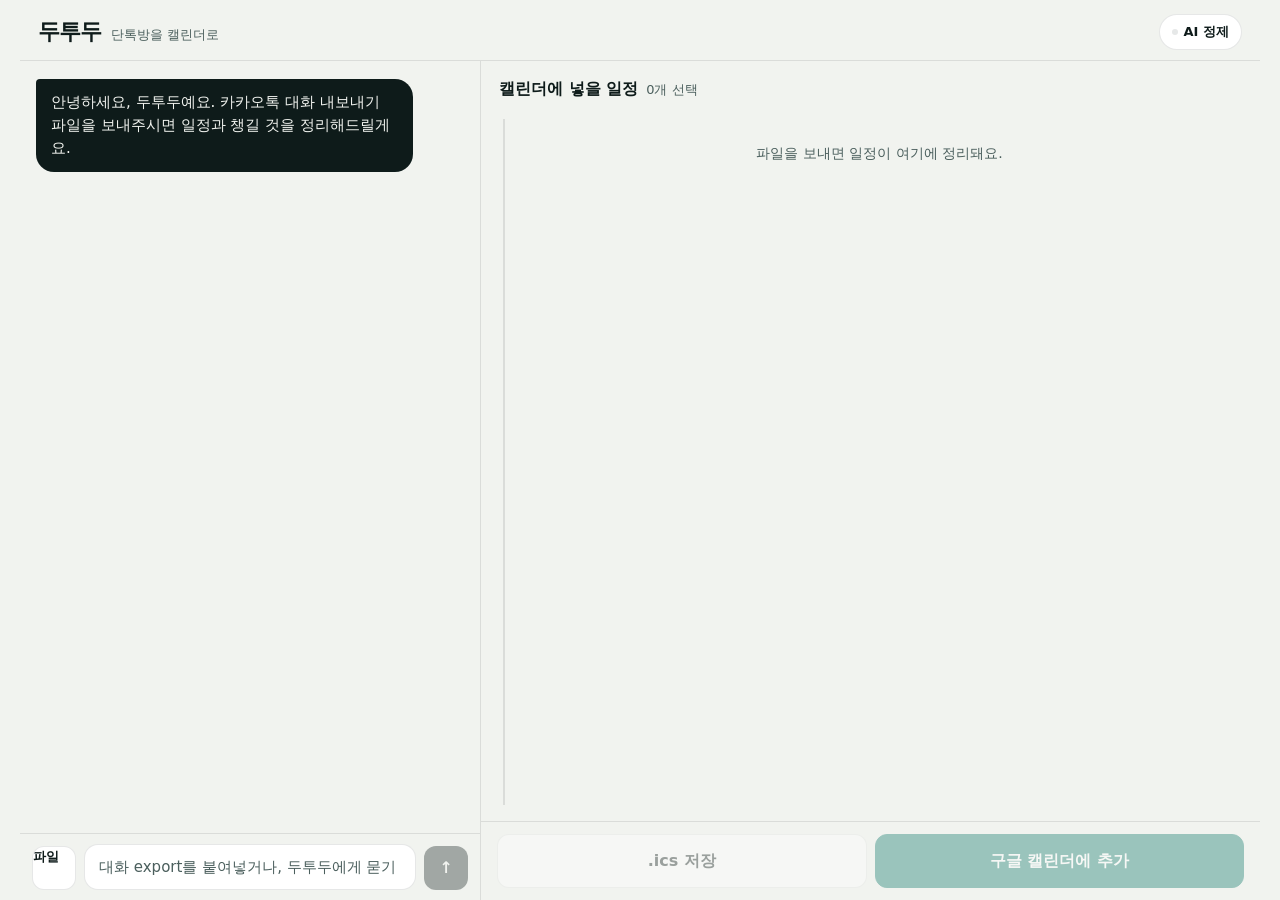
==== index.html @ b9ffae41 "feat: add conversational schedule assistant Co-authored-by: Cursor <cursoragent@cursor.com>" ====
<!DOCTYPE html>
<html lang="ko">
<head>
  <meta charset="UTF-8" />
  <meta name="viewport" content="width=device-width, initial-scale=1, viewport-fit=cover" />
  <meta name="color-scheme" content="light dark" />
  <meta name="theme-color" content="#0f1720" media="(prefers-color-scheme: dark)" />
  <meta name="theme-color" content="#e8f0f4" media="(prefers-color-scheme: light)" />
  <title>두투두 — 카카오톡 → 일정</title>
  <style>
    :root {
      --bg0: #e8f0f4;
      --bg1: #f4f8fa;
      --surface: rgba(255, 255, 255, 0.82);
      --surface-solid: #ffffff;
      --ink: #12202a;
      --muted: #4a6170;
      --line: rgba(18, 32, 42, 0.12);
      --accent: #0f7a6c;
      --accent-hover: #0b6358;
      --warn: #9a5b00;
      --warn-bg: rgba(154, 91, 0, 0.1);
      --danger: #b42318;
      --shadow: 0 12px 40px rgba(18, 32, 42, 0.1);
      --radius: 16px;
      --font: "Apple SD Gothic Neo", "Malgun Gothic", "Noto Sans KR", "Segoe UI", sans-serif;
      --mono: "SF Mono", Menlo, Consolas, monospace;
    }

    @media (prefers-color-scheme: dark) {
      :root {
        --bg0: #0f1720;
        --bg1: #15212c;
        --surface: rgba(28, 40, 52, 0.88);
        --surface-solid: #1c2834;
        --ink: #e8f0f4;
        --muted: #9bb0bd;
        --line: rgba(232, 240, 244, 0.12);
        --accent: #3dbead;
        --accent-hover: #5ed0c0;
        --warn: #f0b429;
        --warn-bg: rgba(240, 180, 41, 0.12);
        --danger: #ff7b72;
        --shadow: 0 12px 40px rgba(0, 0, 0, 0.35);
      }
    }

    * { box-sizing: border-box; }
    html, body { margin: 0; }
    body {
      min-height: 100dvh;
      font-family: var(--font);
      color: var(--ink);
      background:
        radial-gradient(900px 500px at 0% 0%, rgba(15, 122, 108, 0.14), transparent 55%),
        radial-gradient(700px 420px at 100% 10%, rgba(61, 110, 160, 0.12), transparent 50%),
        linear-gradient(180deg, var(--bg0), var(--bg1));
      background-attachment: fixed;
      line-height: 1.45;
      -webkit-tap-highlight-color: transparent;
    }

    .app {
      width: min(760px, 100%);
      margin: 0 auto;
      padding: 1rem 1rem 5.5rem;
    }

    header {
      padding: 0.75rem 0 1rem;
    }
    header h1 {
      margin: 0;
      font-size: clamp(1.8rem, 7vw, 2.4rem);
      letter-spacing: -0.04em;
      line-height: 1.1;
    }
    header p {
      margin: 0.4rem 0 0;
      color: var(--muted);
      font-size: 0.95rem;
    }

    .panel {
      background: var(--surface);
      border: 1px solid var(--line);
      border-radius: var(--radius);
      box-shadow: var(--shadow);
      backdrop-filter: blur(10px);
      overflow: hidden;
    }

    #chatInput {
      display: block;
      width: 100%;
      min-height: 42vh;
      max-height: 70vh;
      padding: 1rem;
      border: 0;
      resize: vertical;
      background: transparent;
      color: var(--ink);
      font: inherit;
      font-size: 0.98rem;
      line-height: 1.55;
      outline: none;
    }
    #chatInput::placeholder { color: var(--muted); opacity: 0.8; }

    .row {
      display: flex;
      flex-wrap: wrap;
      gap: 0.55rem;
      align-items: center;
      padding: 0.75rem;
      border-top: 1px solid var(--line);
      background: color-mix(in srgb, var(--surface-solid) 88%, transparent);
    }

    .btn {
      appearance: none;
      border: 0;
      border-radius: 12px;
      padding: 0.78rem 1rem;
      font: inherit;
      font-weight: 650;
      cursor: pointer;
      transition: transform 0.12s ease, background 0.12s ease, opacity 0.12s ease;
    }
    .btn:active { transform: scale(0.98); }
    .btn:disabled { opacity: 0.45; cursor: not-allowed; }
    .btn-primary {
      background: var(--accent);
      color: #06221e;
    }
    @media (prefers-color-scheme: light) {
      .btn-primary { color: #fff; }
    }
    .btn-primary:hover:not(:disabled) { background: var(--accent-hover); }
    .btn-secondary {
      background: transparent;
      color: var(--ink);
      border: 1px solid var(--line);
    }
    .btn-file {
      position: relative;
      overflow: hidden;
    }
    .btn-file input {
      position: absolute;
      inset: 0;
      opacity: 0;
      cursor: pointer;
    }
    .api-key-wrap {
      flex: 1 1 210px;
      display: flex;
      align-items: center;
      gap: 0.45rem;
    }
    .api-key-wrap input {
      min-width: 0;
      width: 100%;
      border: 1px solid var(--line);
      border-radius: 10px;
      padding: 0.68rem 0.75rem;
      background: var(--surface-solid);
      color: var(--ink);
      font: inherit;
    }
    .ai-state {
      flex: 0 0 auto;
      color: var(--muted);
      font-size: 0.76rem;
      white-space: nowrap;
    }
    .ai-state.active { color: var(--accent); }
    .ai-state.warn { color: var(--warn); }

    .status {
      min-height: 1.25rem;
      margin: 0.7rem 0 0;
      font-size: 0.88rem;
      color: var(--muted);
    }
    .status.ok { color: var(--accent); }
    .status.warn { color: var(--warn); }
    .status.err { color: var(--danger); }

    .section-title {
      display: flex;
      align-items: baseline;
      justify-content: space-between;
      gap: 0.75rem;
      margin: 1.5rem 0 0.75rem;
    }
    .section-title h2 {
      margin: 0;
      font-size: 1.15rem;
      letter-spacing: -0.02em;
    }
    .section-title span {
      color: var(--muted);
      font-size: 0.85rem;
    }

    .cards {
      display: grid;
      gap: 0.75rem;
    }

    .card {
      background: var(--surface);
      border: 1px solid var(--line);
      border-radius: 14px;
      padding: 0.85rem 0.9rem;
      box-shadow: var(--shadow);
    }
    .card.unchecked { opacity: 0.55; }
    .card-top {
      display: grid;
      grid-template-columns: auto 1fr;
      gap: 0.65rem;
      align-items: start;
    }
    .card input[type="checkbox"] {
      width: 1.15rem;
      height: 1.15rem;
      margin-top: 0.35rem;
      accent-color: var(--accent);
    }
    .fields {
      display: grid;
      gap: 0.45rem;
      min-width: 0;
    }
    .field {
      display: grid;
      gap: 0.15rem;
    }
    .field label {
      font-size: 0.72rem;
      color: var(--muted);
      letter-spacing: 0.02em;
    }
    .field input {
      width: 100%;
      border: 1px solid var(--line);
      border-radius: 10px;
      padding: 0.5rem 0.65rem;
      background: var(--surface-solid);
      color: var(--ink);
      font: inherit;
      font-size: 0.95rem;
    }
    .field input:focus {
      outline: 2px solid color-mix(in srgb, var(--accent) 55%, transparent);
      outline-offset: 1px;
    }
    .grid-2 {
      display: grid;
      grid-template-columns: 1fr 1fr;
      gap: 0.45rem;
    }
    @media (max-width: 420px) {
      .grid-2 { grid-template-columns: 1fr; }
    }
    .meta {
      margin-top: 0.55rem;
      padding-top: 0.55rem;
      border-top: 1px dashed var(--line);
      font-size: 0.82rem;
      color: var(--muted);
      word-break: break-word;
    }
    .meta strong {
      color: var(--ink);
      font-weight: 650;
    }
    .warn-banner {
      display: none;
      margin: 0 0 0.75rem;
      padding: 0.7rem 0.85rem;
      border-radius: 12px;
      background: var(--warn-bg);
      color: var(--warn);
      font-size: 0.9rem;
      font-weight: 600;
      border: 1px solid color-mix(in srgb, var(--warn) 35%, transparent);
    }
    .warn-banner.show { display: block; }
    .warn-badge {
      display: inline-block;
      margin-top: 0.4rem;
      padding: 0.25rem 0.5rem;
      border-radius: 8px;
      background: var(--warn-bg);
      color: var(--warn);
      font-size: 0.78rem;
      font-weight: 600;
    }
    .empty {
      padding: 1.25rem 1rem;
      border: 1px dashed var(--line);
      border-radius: 14px;
      color: var(--muted);
      text-align: center;
      font-size: 0.95rem;
    }
    .checklist, .todo-list {
      margin: 0.55rem 0 0;
      padding-left: 1.25rem;
      color: var(--muted);
      font-size: 0.86rem;
    }
    .checklist li + li, .todo-list li + li { margin-top: 0.25rem; }
    #todosSection[hidden] { display: none; }

    .export-bar {
      position: sticky;
      bottom: 0;
      z-index: 5;
      margin: 1rem -1rem -1rem;
      padding: 0.85rem 1rem calc(0.85rem + env(safe-area-inset-bottom));
      background: color-mix(in srgb, var(--bg1) 82%, transparent);
      border-top: 1px solid var(--line);
      backdrop-filter: blur(12px);
    }
    .export-bar .btn {
      width: 100%;
      padding: 0.95rem 1rem;
      border-radius: 14px;
      font-size: 1rem;
    }

    .sr-only {
      position: absolute;
      width: 1px;
      height: 1px;
      padding: 0;
      margin: -1px;
      overflow: hidden;
      clip: rect(0, 0, 0, 0);
      border: 0;
    }
  </style>
  <style id="phase2-ui">
    :root {
      --bg: #F1F3EF;
      --paper: #FFFFFF;
      --ink: #0E1B1A;
      --ink-2: #4B5F5D;
      --hair: rgba(14, 27, 26, .10);
      --bot: #0E1B1A;
      --bot-ink: #F1F3EF;
      --teal: #0F7A6C;
      --teal-soft: rgba(15, 122, 108, .10);
      --coral: #B84A1A;
      --coral-soft: rgba(184, 74, 26, .10);
      --chat-q: #E6EBE6;
      --font: "Apple SD Gothic Neo", "Pretendard", "Malgun Gothic", "Noto Sans KR", system-ui, sans-serif;
    }
    html, body {
      margin: 0;
      height: 100%;
      background: var(--bg);
      color: var(--ink);
      font-family: var(--font);
      line-height: 1.5;
      -webkit-font-smoothing: antialiased;
    }
    body {
      min-height: 100dvh;
      background: var(--bg);
      color: var(--ink);
    }
    button, input, textarea { font: inherit; }
    button { cursor: pointer; color: inherit; }
    button:focus-visible, input:focus-visible, textarea:focus-visible {
      outline: 2px solid var(--teal);
      outline-offset: 2px;
    }
    .num { font-variant-numeric: tabular-nums; letter-spacing: -.04em; }
    .shell {
      height: 100dvh;
      display: grid;
      grid-template-rows: auto 1fr auto;
    }
    .top {
      position: relative;
      display: flex;
      align-items: center;
      justify-content: space-between;
      padding: 14px 18px 10px;
      border-bottom: 1px solid var(--hair);
      background: var(--bg);
      z-index: 50;
    }
    .wm { font-size: 22px; font-weight: 800; letter-spacing: -.05em; }
    .wm small {
      display: inline-block;
      margin-left: 10px;
      font-size: 12.5px;
      font-weight: 500;
      color: var(--ink-2);
      letter-spacing: 0;
    }
    .top-actions { display: flex; align-items: center; gap: 7px; }
    .pill, .ai-badge {
      border: 1px solid var(--hair);
      background: var(--paper);
      border-radius: 999px;
      padding: 7px 12px;
      font-size: 13px;
      font-weight: 600;
    }
    .pill b, .ai-badge.on { color: var(--teal); }
    .ai-badge::before {
      content: "";
      display: inline-block;
      width: 6px;
      height: 6px;
      margin-right: 6px;
      border-radius: 50%;
      background: var(--hair);
      vertical-align: 1px;
    }
    .ai-badge.on::before { background: var(--teal); }
    .api-panel {
      position: absolute;
      top: calc(100% + 8px);
      right: 16px;
      width: min(360px, calc(100vw - 32px));
      padding: 12px;
      border: 1px solid var(--hair);
      border-radius: 14px;
      background: var(--paper);
      box-shadow: 0 16px 40px rgba(14, 27, 26, .14);
    }
    .api-panel[hidden] { display: none; }
    .api-panel label { display: block; font-size: 12px; color: var(--ink-2); margin-bottom: 5px; }
    .api-panel input {
      width: 100%;
      border: 1px solid var(--hair);
      border-radius: 10px;
      background: var(--bg);
      color: var(--ink);
      padding: 10px 11px;
    }
    .api-panel .remember {
      display: flex;
      align-items: center;
      gap: 7px;
      margin: 9px 1px 0;
      color: var(--ink-2);
      font-size: 12.5px;
    }
    .api-panel .remember input {
      width: 16px;
      height: 16px;
      margin: 0;
      accent-color: var(--teal);
    }
    .app-status {
      position: fixed;
      right: 16px;
      bottom: calc(76px + env(safe-area-inset-bottom));
      z-index: 40;
      max-width: calc(100vw - 32px);
      min-height: 18px;
      margin: 0;
      padding: 6px 10px;
      border: 1px solid var(--hair);
      border-radius: 999px;
      background: var(--paper);
      color: var(--ink-2);
      box-shadow: 0 8px 24px rgba(14, 27, 26, .10);
      font-size: 12px;
    }
    .app-status:empty { display: none; }
    .app-status.warn { color: var(--coral); }
    .app-status.ok { color: var(--teal); }
    .chat {
      overflow-y: auto;
      padding: 18px 16px 8px;
      display: flex;
      flex-direction: column;
      gap: 14px;
      scroll-behavior: smooth;
    }
    .msg { max-width: 88%; font-size: 15px; line-height: 1.55; }
    .msg.bot {
      align-self: flex-start;
      background: var(--bot);
      color: var(--bot-ink);
      padding: 12px 15px;
      border-radius: 4px 18px 18px 18px;
    }
    .msg.me {
      align-self: flex-end;
      background: var(--paper);
      border: 1px solid var(--hair);
      padding: 12px 15px;
      border-radius: 18px 4px 18px 18px;
    }
    .msg.wide { max-width: 100%; align-self: stretch; background: transparent; padding: 0; }
    .msg.loading { display: flex; gap: 5px; align-items: center; min-width: 54px; }
    .msg.loading i {
      width: 6px;
      height: 6px;
      border-radius: 50%;
      background: var(--bot-ink);
      animation: dot-pulse 1s infinite ease-in-out;
    }
    .msg.loading i:nth-child(2) { animation-delay: .14s; }
    .msg.loading i:nth-child(3) { animation-delay: .28s; }
    @keyframes dot-pulse {
      0%, 60%, 100% { opacity: .28; transform: translateY(0); }
      30% { opacity: 1; transform: translateY(-3px); }
    }
    .stamp { align-self: flex-end; margin-top: -10px; font-size: 11.5px; color: var(--ink-2); }
    .file { display: flex; gap: 12px; align-items: center; }
    .file .ico {
      position: relative;
      width: 38px;
      height: 44px;
      flex: none;
      border-radius: 5px;
      background: var(--chat-q);
    }
    .file .ico::after {
      content: "txt";
      position: absolute;
      right: 0;
      bottom: 5px;
      left: 0;
      color: var(--ink-2);
      font-size: 10px;
      font-weight: 700;
      text-align: center;
    }
    .file b { display: block; font-size: 14px; word-break: break-all; }
    .file span { display: block; color: var(--ink-2); font-size: 12.5px; }
    .event-stack { display: grid; gap: 8px; }
    .ev {
      display: grid;
      grid-template-columns: 54px 1fr auto;
      gap: 12px;
      align-items: start;
      padding: 12px 14px 12px 10px;
      border: 1px solid var(--hair);
      border-radius: 12px;
      background: var(--paper);
    }
    .ev .d { text-align: center; line-height: 1; }
    .ev .d .n { display: block; font-size: 34px; font-weight: 800; }
    .ev .d .w { display: block; margin-top: 3px; color: var(--ink-2); font-size: 12px; }
    .ev h4 { margin: 0; font-size: 15.5px; font-weight: 650; letter-spacing: -.01em; }
    .ev .sub { margin-top: 2px; color: var(--ink-2); font-size: 13px; }
    .ev .sub .t { color: var(--ink); font-weight: 600; }
    .ev .conf { display: flex; gap: 3px; padding-top: 6px; }
    .ev .conf i { width: 6px; height: 6px; border-radius: 50%; background: var(--teal); }
    .ev .conf i.o { background: var(--hair); }
    .ev.flag { border-color: var(--coral); }
    .ev.flag .d .n { color: var(--coral); }
    .ev .note {
      grid-column: 2 / -1;
      margin-top: 6px;
      padding: 6px 9px;
      border-radius: 7px;
      background: var(--coral-soft);
      color: var(--coral);
      font-size: 12.5px;
    }
    .ev.dim { opacity: .5; }
    .ev.flash { animation: event-flash 1.4s ease-out; }
    @keyframes event-flash {
      0% { box-shadow: 0 0 0 4px var(--teal-soft); border-color: var(--teal); }
      100% { box-shadow: 0 0 0 0 transparent; }
    }
    .list { margin: 10px 0 0; padding: 0; list-style: none; }
    .list li {
      display: flex;
      flex-wrap: wrap;
      justify-content: space-between;
      gap: 10px;
      align-items: flex-start;
      padding: 8px 0;
      border-top: 1px solid rgba(241, 243, 239, .14);
      font-size: 14.5px;
    }
    .list li .chg { display: block; margin-top: 2px; color: #F0B429; font-size: 12px; }
    .src {
      flex: none;
      border: 0;
      border-radius: 999px;
      background: rgba(241, 243, 239, .12);
      color: var(--bot-ink);
      padding: 3px 9px;
      font-size: 12px;
      font-weight: 600;
      white-space: nowrap;
    }
    .q {
      display: none;
      grid-column: 1 / -1;
      width: 100%;
      margin-top: 8px;
      padding: 10px 12px;
      border-radius: 4px 14px 14px 14px;
      background: var(--chat-q);
      color: var(--ink);
      font-size: 13.5px;
    }
    .q.on { display: block; }
    .q .who { margin-bottom: 3px; color: var(--ink-2); font-size: 12px; }
    .q .who b { color: var(--ink); }
    .q mark { border-radius: 3px; background: var(--teal-soft); color: inherit; padding: 0 2px; }
    .answer-sources { display: flex; flex-wrap: wrap; gap: 6px; margin-top: 9px; }
    .answer-sources .q { flex-basis: 100%; }
    .chips { display: flex; flex-wrap: wrap; gap: 8px; padding: 0; }
    .chips button {
      border: 1px solid var(--hair);
      border-radius: 999px;
      background: var(--paper);
      padding: 9px 13px;
      color: var(--ink);
      font-size: 13.5px;
    }
    .compose {
      display: flex;
      gap: 8px;
      align-items: flex-end;
      padding: 10px 12px calc(10px + env(safe-area-inset-bottom));
      border-top: 1px solid var(--hair);
      background: var(--bg);
    }
    .compose .att, .compose .send {
      width: 44px;
      height: 44px;
      flex: none;
      border-radius: 12px;
      font-weight: 700;
    }
    .compose .att { position: relative; overflow: hidden; border: 1px solid var(--hair); background: var(--paper); font-size: 13px; }
    .compose .att input { position: absolute; inset: 0; opacity: 0; cursor: pointer; }
    .compose .in {
      min-height: 44px;
      max-height: 100px;
      flex: 1;
      resize: none;
      border: 1px solid var(--hair);
      border-radius: 14px;
      background: var(--paper);
      color: var(--ink);
      padding: 11px 14px;
      font-size: 15px;
    }
    .compose .in::placeholder { color: var(--ink-2); }
    .compose .send { border: 0; background: var(--ink); color: var(--bg); }
    .compose .send:disabled { cursor: not-allowed; opacity: .35; }
    .board {
      position: fixed;
      inset: 0;
      z-index: 30;
      display: none;
      flex-direction: column;
      background: var(--bg);
    }
    .board.open { display: flex; }
    .board .bh { display: flex; justify-content: space-between; align-items: baseline; padding: 16px 18px 10px; }
    .board .bh h2 { margin: 0; font-size: 16px; font-weight: 700; }
    .board .bh h2 small { margin-left: 8px; color: var(--ink-2); font-size: 13px; font-weight: 500; }
    .board .close { border: 0; background: transparent; color: var(--ink-2); font-size: 14px; }
    .board .bl { position: relative; flex: 1; overflow-y: auto; padding: 0 16px 16px 34px; }
    .board .bl::before {
      content: "";
      position: absolute;
      top: 8px;
      bottom: 16px;
      left: 22px;
      width: 2px;
      background: var(--hair);
    }
    .board .ev { position: relative; grid-template-columns: 24px 54px 1fr auto; padding-left: 12px; }
    .board .ev::before {
      content: "";
      position: absolute;
      top: 22px;
      left: -17px;
      width: 10px;
      height: 10px;
      border: 2px solid var(--bg);
      border-radius: 50%;
      background: var(--teal);
    }
    .board .ev.flag::before { background: var(--coral); }
    .board .ev.dim::before { background: var(--hair); }
    .board .ev input { width: 18px; height: 18px; margin-top: 10px; accent-color: var(--teal); }
    .sec {
      position: relative;
      margin: 14px 2px 8px -34px;
      padding-left: 34px;
      background: var(--bg);
      color: var(--ink-2);
      font-size: 12.5px;
    }
    .board .todo { position: relative; padding: 6px 0 6px 2px; color: var(--ink-2); font-size: 14px; }
    .board .todo::before {
      content: "";
      position: absolute;
      top: 13px;
      left: -16px;
      width: 8px;
      height: 8px;
      border-radius: 50%;
      background: var(--hair);
    }
    .board-empty { padding: 32px 12px; color: var(--ink-2); text-align: center; font-size: 14px; }
    .board .ba {
      display: flex;
      gap: 8px;
      padding: 12px 16px calc(12px + env(safe-area-inset-bottom));
      border-top: 1px solid var(--hair);
    }
    .board .ba button {
      flex: 1;
      border: 1px solid var(--hair);
      border-radius: 12px;
      background: var(--paper);
      padding: 14px;
      font-weight: 700;
    }
    .board .ba button.go { border-color: var(--teal); background: var(--teal); color: #fff; }
    .board .ba button:disabled { cursor: not-allowed; opacity: .38; }
    @media (min-width: 900px) {
      .shell {
        grid-template-columns: minmax(380px, 460px) 1fr;
        grid-template-rows: auto 1fr auto;
        max-width: 1240px;
        margin: 0 auto;
      }
      .top { grid-column: 1 / -1; }
      .pill { display: none; }
      .board {
        position: static;
        display: flex !important;
        grid-row: 2 / 4;
        grid-column: 2;
        border-left: 1px solid var(--hair);
      }
      .board .close { display: none; }
    }
  </style>
</head>
<body>
  <div class="shell">
    <header class="top">
      <div class="wm">두투두<small>단톡방을 캘린더로</small></div>
      <div class="top-actions">
        <button type="button" class="ai-badge" id="aiBadge" aria-controls="apiPanel" aria-expanded="false">AI 정제</button>
        <button type="button" class="pill" id="openBoard" aria-controls="board" aria-expanded="false">일정 <b id="mobileEventCount">0</b></button>
      </div>
      <div class="api-panel" id="apiPanel" hidden>
        <label for="apiKeyInput">Gemini API 키</label>
        <input id="apiKeyInput" type="password" autocomplete="off" placeholder="API 키 입력" />
        <label class="remember">
          <input id="rememberApiKey" type="checkbox" checked />
          이 브라우저에 기억
        </label>
      </div>
      <div class="app-status" id="status" role="status" aria-live="polite"></div>
    </header>

    <main class="chat" id="chat" aria-live="polite"></main>

    <form class="compose" id="composer">
      <label class="att">
        파일
        <input id="fileInput" type="file" accept=".txt,text/plain" aria-label="카카오톡 대화 파일 첨부" />
      </label>
      <textarea
        class="in"
        id="composerInput"
        rows="1"
        aria-label="두투두에게 메시지 입력"
        placeholder="대화 export를 붙여넣거나, 두투두에게 묻기"
      ></textarea>
      <button type="submit" class="send" id="sendButton" aria-label="전송" disabled>↑</button>
    </form>

    <aside class="board" id="board" role="dialog" aria-modal="false" aria-labelledby="boardTitle">
      <div class="bh">
        <h2 id="boardTitle">캘린더에 넣을 일정<small id="selectedCount">0개 선택</small></h2>
        <button type="button" class="close" id="closeBoard">닫기</button>
      </div>
      <div class="bl" id="boardList"></div>
      <div class="ba">
        <button type="button" id="btnExport" disabled>.ics 저장</button>
        <button type="button" class="go" disabled title="4단계에서 연결">구글 캘린더에 추가</button>
      </div>
    </aside>
  </div>

  <script src="llm-extractor.js"></script>
  <script>
(function () {
  "use strict";

  /* ========================================================================
   * Pure helpers — KakaoTalk parse + schedule extract + ICS
   * ======================================================================== */

  var WEEKDAY_KO = { "일": 0, "월": 1, "화": 2, "수": 3, "목": 4, "금": 5, "토": 6 };
  var WEEKDAY_NAMES = ["일", "월", "화", "수", "목", "금", "토"];
  var IGNORE_LINE_RE = /(님이\s*(들어왔습니다|나갔습니다)|^(사진|동영상|파일|이모티콘|음성메시지|삭제된\s*메시지)$|메시지가\s*삭제되었습니다|톡게시판|'.*'님이)/;

  function pad2(n) {
    return String(n).padStart(2, "0");
  }

  function cloneDate(d) {
    return new Date(d.getFullYear(), d.getMonth(), d.getDate(), d.getHours(), d.getMinutes(), d.getSeconds(), d.getMilliseconds());
  }

  function startOfDay(d) {
    return new Date(d.getFullYear(), d.getMonth(), d.getDate());
  }

  function addDays(d, n) {
    var x = startOfDay(d);
    x.setDate(x.getDate() + n);
    return x;
  }

  function escapeIcsText(value) {
    return String(value == null ? "" : value)
      .replace(/\\/g, "\\\\")
      .replace(/;/g, "\\;")
      .replace(/,/g, "\\,")
      .replace(/\r\n|\n|\r/g, "\\n");
  }

  function foldIcsLine(line) {
    var max = 75;
    if (line.length <= max) return line;
    var out = "";
    var rest = line;
    while (rest.length > max) {
      out += rest.slice(0, max) + "\r\n ";
      rest = rest.slice(max);
    }
    return out + rest;
  }

  function formatIcsLocal(dt) {
    return (
      dt.getFullYear() +
      pad2(dt.getMonth() + 1) +
      pad2(dt.getDate()) +
      "T" +
      pad2(dt.getHours()) +
      pad2(dt.getMinutes()) +
      pad2(dt.getSeconds())
    );
  }

  function formatIcsDate(dt) {
    return dt.getFullYear() + pad2(dt.getMonth() + 1) + pad2(dt.getDate());
  }

  function formatIcsUtcStamp(dt) {
    return (
      dt.getUTCFullYear() +
      pad2(dt.getUTCMonth() + 1) +
      pad2(dt.getUTCDate()) +
      "T" +
      pad2(dt.getUTCHours()) +
      pad2(dt.getUTCMinutes()) +
      pad2(dt.getUTCSeconds()) +
      "Z"
    );
  }

  function makeUid(event, index) {
    var stamp = event.start ? formatIcsLocal(event.start) : "nodate";
    var slug = String(event.title || "event")
      .toLowerCase()
      .replace(/[^a-z0-9가-힣]+/gi, "-")
      .replace(/^-|-$/g, "")
      .slice(0, 36);
    return "dotodo-" + stamp + "-" + index + "-" + slug + "@dotodo.local";
  }

  /**
   * @param {Array} events
   * @param {{ now?: Date, calendarName?: string }} [options]
   */
  function eventsToIcs(events, options) {
    options = options || {};
    var now = options.now instanceof Date ? options.now : new Date();
    var calendarName = options.calendarName || "두투두";
    var lines = [
      "BEGIN:VCALENDAR",
      "VERSION:2.0",
      "PRODID:-//DoToDo//KO",
      "CALSCALE:GREGORIAN",
      "METHOD:PUBLISH",
      "X-WR-CALNAME:" + escapeIcsText(calendarName),
      "X-WR-TIMEZONE:Asia/Seoul",
      "BEGIN:VTIMEZONE",
      "TZID:Asia/Seoul",
      "X-LIC-LOCATION:Asia/Seoul",
      "BEGIN:STANDARD",
      "TZOFFSETFROM:+0900",
      "TZOFFSETTO:+0900",
      "TZNAME:KST",
      "DTSTART:19700101T000000",
      "END:STANDARD",
      "END:VTIMEZONE"
    ];

    (events || []).forEach(function (ev, i) {
      if (!ev || !(ev.start instanceof Date) || isNaN(ev.start.getTime())) return;
      var end = ev.end instanceof Date && !isNaN(ev.end.getTime())
        ? ev.end
        : new Date(ev.start.getTime() + 60 * 60 * 1000);
      lines.push("BEGIN:VEVENT");
      lines.push("UID:" + (ev.uid || makeUid(ev, i)));
      lines.push("DTSTAMP:" + formatIcsUtcStamp(now));
      if (ev.allDay) {
        var dayEnd = startOfDay(end);
        if (dayEnd.getTime() <= startOfDay(ev.start).getTime()) {
          dayEnd = addDays(ev.start, 1);
        }
        lines.push("DTSTART;VALUE=DATE:" + formatIcsDate(ev.start));
        lines.push("DTEND;VALUE=DATE:" + formatIcsDate(dayEnd));
      } else {
        lines.push("DTSTART;TZID=Asia/Seoul:" + formatIcsLocal(ev.start));
        lines.push("DTEND;TZID=Asia/Seoul:" + formatIcsLocal(end));
      }
      lines.push("SUMMARY:" + escapeIcsText(ev.title || "일정"));
      if (ev.location) lines.push("LOCATION:" + escapeIcsText(ev.location));
      var descriptionLines = [];
      if (ev.description) descriptionLines.push(ev.description);
      if (Array.isArray(ev.checklist)) {
        ev.checklist.forEach(function (item) {
          if (item && item.text) descriptionLines.push("• " + item.text);
        });
      }
      if (Number.isInteger(ev.organizedMessageCount)) {
        descriptionLines.push("— 두투두가 " + ev.organizedMessageCount + "개 메시지에서 정리했습니다");
      }
      if (descriptionLines.length) {
        lines.push("DESCRIPTION:" + escapeIcsText(descriptionLines.join("\n")));
      }
      if (Array.isArray(ev.reminders)) {
        var reminderSeen = {};
        ev.reminders.forEach(function (value) {
          var minutes = Math.round(Number(value));
          if (!isFinite(minutes) || minutes < 0 || reminderSeen[minutes]) return;
          reminderSeen[minutes] = true;
          lines.push("BEGIN:VALARM");
          lines.push("TRIGGER:-PT" + minutes + "M");
          lines.push("ACTION:DISPLAY");
          lines.push("DESCRIPTION:" + escapeIcsText((ev.title || "일정") + " 알림"));
          lines.push("END:VALARM");
        });
      }
      lines.push("END:VEVENT");
    });

    lines.push("END:VCALENDAR");
    return lines.map(foldIcsLine).join("\r\n") + "\r\n";
  }

  /* ---------- KakaoTalk export → messages ---------- */

  var DATE_SEP_RE = /^-*\s*(\d{4})\s*년\s*(\d{1,2})\s*월\s*(\d{1,2})\s*일(?:\s*([월화수목금토일])요일)?\s*-*$/;
  var MSG_A_RE = /^(\d{4})\.\s*(\d{1,2})\.\s*(\d{1,2})\.\s*(오전|오후)\s*(\d{1,2}):(\d{2}),\s*(.+?)\s*:\s*(.*)$/;
  var MSG_B_RE = /^\[([^\]]+)\]\s*\[(오전|오후)\s*(\d{1,2}):(\d{2})\]\s*(.*)$/;

  function parseKakaoMessages(text) {
    var lines = String(text || "").replace(/\r\n/g, "\n").replace(/\r/g, "\n").split("\n");
    var messages = [];
    var currentDate = null;
    var current = null;

    function pushCurrent() {
      if (current) {
        current.text = String(current.text || "").replace(/\s+$/, "");
        if (current.text && !IGNORE_LINE_RE.test(current.text)) {
          messages.push(current);
        }
      }
      current = null;
    }

    for (var i = 0; i < lines.length; i++) {
      var raw = lines[i];
      var line = raw.replace(/^\uFEFF/, "");
      var trimmed = line.trim();

      if (!trimmed) {
        if (current) current.text += "\n";
        continue;
      }

      if (IGNORE_LINE_RE.test(trimmed) && !MSG_A_RE.test(trimmed) && !MSG_B_RE.test(trimmed)) {
        pushCurrent();
        continue;
      }

      var sep = trimmed.match(DATE_SEP_RE);
      if (sep) {
        pushCurrent();
        currentDate = new Date(Number(sep[1]), Number(sep[2]) - 1, Number(sep[3]));
        continue;
      }

      var a = trimmed.match(MSG_A_RE);
      if (a) {
        pushCurrent();
        var hourA = Number(a[5]);
        if (a[4] === "오후" && hourA < 12) hourA += 12;
        if (a[4] === "오전" && hourA === 12) hourA = 0;
        currentDate = new Date(Number(a[1]), Number(a[2]) - 1, Number(a[3]));
        current = {
          speaker: a[7].trim(),
          sentAt: new Date(currentDate.getFullYear(), currentDate.getMonth(), currentDate.getDate(), hourA, Number(a[6]), 0, 0),
          date: startOfDay(currentDate),
          text: a[8] || ""
        };
        continue;
      }

      var b = trimmed.match(MSG_B_RE);
      if (b) {
        pushCurrent();
        var hourB = Number(b[3]);
        if (b[2] === "오후" && hourB < 12) hourB += 12;
        if (b[2] === "오전" && hourB === 12) hourB = 0;
        var base = currentDate ? startOfDay(currentDate) : startOfDay(new Date());
        current = {
          speaker: b[1].trim(),
          sentAt: new Date(base.getFullYear(), base.getMonth(), base.getDate(), hourB, Number(b[4]), 0, 0),
          date: base,
          text: b[5] || ""
        };
        continue;
      }

      // Continuation / unknown line → append to previous message
      if (current) {
        current.text += (current.text ? "\n" : "") + line;
      }
    }

    pushCurrent();
    return messages;
  }

  /* ---------- Schedule extraction from message text ---------- */

  function parseClock(ampm, h, m, approx) {
    var hour = Number(h);
    var min = m == null || m === "" ? 0 : Number(m);
    if (isNaN(hour) || isNaN(min)) return null;
    var label = String(ampm || "");
    if (/저녁|밤|오후/.test(label) && hour < 12) hour += 12;
    if (/오전|아침/.test(label) && hour === 12) hour = 0;
    if (/저녁/.test(label) && hour < 12) hour += 12;
    if (hour > 23 || min > 59) return null;
    return { h: hour, m: min, approx: !!approx };
  }

  function findTime(text) {
    // Prefer Korean clock phrases (supports "오전 8시 30분까지")
    var patterns = [
      /(오전|오후|아침|저녁|밤)?\s*(\d{1,2})\s*시\s*(\d{1,2})\s*분(?:\s*(?:까지|경))?/,
      /(오전|오후|아침|저녁|밤)?\s*(\d{1,2})\s*:\s*(\d{2})(?:\s*(?:까지|경))?/,
      /(오전|오후|아침|저녁|밤)?\s*(\d{1,2})\s*시(?!\s*간)(?:\s*(?:까지|경))?/
    ];
    for (var i = 0; i < patterns.length; i++) {
      var m = text.match(patterns[i]);
      if (!m) continue;
      var clock;
      if (i === 2) clock = parseClock(m[1], m[2], 0, /경/.test(m[0]));
      else clock = parseClock(m[1], m[2], m[3], /경/.test(m[0]));
      if (!clock) continue;
      return { clock: clock, match: m[0], index: m.index };
    }
    // 24h "15:37" — require 2-digit minutes so "1:1 멘토링" is not a time
    var mil = text.match(/(?:^|[^\d])([01]?\d|2[0-3]):([0-5]\d)(?:\s*(?:까지|경))?(?!\d)/);
    if (mil) {
      var idx = mil.index + (mil[0].match(/^\d/) ? 0 : 1);
      var matched = text.slice(idx).match(/^([01]?\d|2[0-3]):([0-5]\d)(?:\s*(?:까지|경))?/);
      if (matched) {
        return {
          clock: { h: Number(matched[1]), m: Number(matched[2]), approx: /경/.test(matched[0]) },
          match: matched[0],
          index: idx
        };
      }
    }
    return null;
  }

  function mondayOfWeek(ref) {
    var base = startOfDay(ref);
    var cur = base.getDay(); // 0=Sun
    return addDays(base, cur === 0 ? -6 : 1 - cur);
  }

  function dateOnWeek(monday, targetDow) {
    if (targetDow === 0) return addDays(monday, 6); // Sunday
    return addDays(monday, targetDow - 1);
  }

  function nextWeekday(ref, targetDow, weekOffset) {
    // weekOffset 0 = this week (Mon–Sun), 1 = next week
    var monday = mondayOfWeek(ref);
    if (weekOffset === 1) monday = addDays(monday, 7);
    return dateOnWeek(monday, targetDow);
  }

  function extractDate(text, refDate) {
    var warnings = [];
    var ref = startOfDay(refDate || new Date());
    var work = text;
    var result = null;

    // 다음주 / 이번주 + weekday
    var week = work.match(/(다음\s*주|이번\s*주)\s*([월화수목금토일])(?:요일)?/);
    if (week) {
      var dow = WEEKDAY_KO[week[2]];
      var offset = /다음/.test(week[1]) ? 1 : 0;
      result = {
        date: nextWeekday(ref, dow, offset),
        match: week[0],
        index: week.index
      };
      return { dateInfo: result, warnings: warnings, rest: stripOnce(work, week.index, week[0].length) };
    }

    if (/(내일)/.test(work)) {
      var t = work.match(/내일/);
      result = { date: addDays(ref, 1), match: t[0], index: t.index };
      return { dateInfo: result, warnings: warnings, rest: stripOnce(work, t.index, t[0].length) };
    }
    if (/(모레)/.test(work)) {
      var mr = work.match(/모레/);
      result = { date: addDays(ref, 2), match: mr[0], index: mr.index };
      return { dateInfo: result, warnings: warnings, rest: stripOnce(work, mr.index, mr[0].length) };
    }
    if (/(오늘)/.test(work)) {
      var td = work.match(/오늘/);
      result = { date: ref, match: td[0], index: td.index };
      return { dateInfo: result, warnings: warnings, rest: stripOnce(work, td.index, td[0].length) };
    }

    // 9/9(수) or 9월 9일(수) or 2026년 9월 9일
    var abs = work.match(/(?:(\d{4})\s*년\s*)?(\d{1,2})\s*월\s*(\d{1,2})\s*일(?:\s*\(([월화수목금토일])\))?/);
    if (!abs) {
      abs = work.match(
        /(?:(\d{4})[.\-\/])?(\d{1,2})\s*[./\-]\s*(\d{1,2})(?:\s*\(([월화수목금토일])\))?(?!\s*\.)/
      );
    }

    if (abs) {
      var year = abs[1] ? Number(abs[1]) : ref.getFullYear();
      var month = Number(abs[2]) - 1;
      var day = Number(abs[3]);
      var date = new Date(year, month, day);
      if (date.getMonth() !== month || date.getDate() !== day) {
        return { dateInfo: null, warnings: warnings, rest: work };
      }
      // If no year and date is > 6 months behind ref, bump year
      if (!abs[1]) {
        var tmp = new Date(year, month, day);
        var diff = (tmp - ref) / (86400000);
        if (diff < -180) date = new Date(year + 1, month, day);
      }
      if (abs[4]) {
        var expected = WEEKDAY_KO[abs[4]];
        if (expected != null && date.getDay() !== expected) {
          warnings.push(
            "날짜와 요일이 맞지 않습니다: " + abs[0] +
            " → 실제 " + WEEKDAY_NAMES[date.getDay()] + "요일 (날짜 우선)"
          );
        }
      }
      result = { date: startOfDay(date), match: abs[0], index: abs.index };
      return { dateInfo: result, warnings: warnings, rest: stripOnce(work, abs.index, abs[0].length) };
    }

    // Bare weekday: "목요일 15:37" → upcoming that weekday from message date (today inclusive)
    var bareWd = work.match(/([월화수목금토일])요일/);
    if (bareWd) {
      var target = WEEKDAY_KO[bareWd[1]];
      var cur = ref.getDay();
      var delta = (target - cur + 7) % 7;
      result = {
        date: addDays(ref, delta),
        match: bareWd[0],
        index: bareWd.index
      };
      return { dateInfo: result, warnings: warnings, rest: stripOnce(work, bareWd.index, bareWd[0].length) };
    }

    return { dateInfo: null, warnings: warnings, rest: work };
  }

  function stripOnce(text, index, len) {
    return (text.slice(0, index) + " " + text.slice(index + len)).replace(/\s{2,}/g, " ").trim();
  }

  /** Remove matched spans by index only (no global word scrubbing). Pure. */
  function cutMatchedSpans(text, spans) {
    var sorted = (spans || [])
      .filter(function (s) {
        return s && typeof s.index === "number" && s.length > 0 && s.index >= 0;
      })
      .slice()
      .sort(function (a, b) { return b.index - a.index; });
    var out = String(text || "");
    sorted.forEach(function (s) {
      out = out.slice(0, s.index) + out.slice(s.index + s.length);
    });
    return out.replace(/[ \t]{2,}/g, " ").replace(/\s+\n/g, "\n").trim();
  }

  /**
   * Clear-time events first (by datetime), then all-day (by date).
   * "날짜순" within each group + timed events on top.
   */
  function sortEventsTimedFirst(events) {
    return (events || []).slice().sort(function (a, b) {
      var aTimed = a.allDay ? 1 : 0;
      var bTimed = b.allDay ? 1 : 0;
      if (aTimed !== bTimed) return aTimed - bTimed;
      return a.start.getTime() - b.start.getTime();
    });
  }

  function extractLocation(text) {
    var m = text.match(/([가-힣A-Za-z0-9]*?(?:역|홀|센터|카페|회의실|강의실|도서관|식당|공원|캠퍼스|빌딩|타워))\s*(\d+\s*층)?/);
    if (m) {
      return {
        location: (m[1] + (m[2] ? " " + m[2] : "")).replace(/\s+/g, " ").trim(),
        match: m[0]
      };
    }
    m = text.match(/(\d+\s*층)/);
    if (m) return { location: m[1].trim(), match: m[0] };
    m = text.match(/([가-힣A-Za-z0-9]{2,20})\s*에서/);
    if (m) return { location: m[1].trim(), match: m[0] };
    return { location: "", match: "" };
  }

  function summarizeTitle(text) {
    var t = String(text || "")
      .replace(/\s+/g, " ")
      .trim();
    if (!t) return "일정";
    if (t.length <= 40) return t;
    return t.slice(0, 40).trim();
  }

  function messageHasScheduleCue(text) {
    return /(?:\d{1,2}\s*[./월]\s*\d{1,2}|\d{1,2}\s*월\s*\d{1,2}\s*일|내일|모레|오늘|다음\s*주|이번\s*주|[월화수목금토일]요일|\d{1,2}\s*시(?!\s*간)|\d{1,2}\s*:\s*\d{2}|오전|오후|아침|저녁|밤)/.test(text);
  }

  /**
   * Extract a single event from one schedule line/snippet. Pure.
   * Title keeps leftover text; only matched date/time(/location) spans are cut by index.
   * @returns {object|null}
   */
  function extractEventFromLine(line, msg) {
    var text = String(line || "").trim();
    if (!text || !messageHasScheduleCue(text)) return null;

    var dateRes = extractDate(text, msg.date || msg.sentAt || new Date());
    // Time from the original line so match indices stay aligned with `text`
    var timeRes = findTime(text);
    // Prefer time that sits outside the date match when both overlap oddly
    if (timeRes && dateRes.dateInfo) {
      var d0 = dateRes.dateInfo.index;
      var d1 = d0 + dateRes.dateInfo.match.length;
      if (timeRes.index >= d0 && timeRes.index < d1) {
        timeRes = findTime(dateRes.rest);
        if (timeRes) {
          // remap index from `rest` back to approximate cut on original via search
          var rel = text.indexOf(timeRes.match);
          if (rel >= 0) timeRes = { clock: timeRes.clock, match: timeRes.match, index: rel };
          else timeRes = null;
        }
      }
    }

    if (!dateRes.dateInfo && !timeRes) return null;

    var eventDate = dateRes.dateInfo
      ? dateRes.dateInfo.date
      : startOfDay(msg.date || msg.sentAt || new Date());

    var spans = [];
    if (dateRes.dateInfo) {
      spans.push({ index: dateRes.dateInfo.index, length: dateRes.dateInfo.match.length });
    }
    if (timeRes) {
      spans.push({ index: timeRes.index, length: timeRes.match.length });
    }

    var work = cutMatchedSpans(text, spans);
    var loc = extractLocation(work);
    var workBeforeLoc = work;
    if (loc.match) {
      var locAt = work.indexOf(loc.match);
      if (locAt >= 0) {
        work = cutMatchedSpans(work, [{ index: locAt, length: loc.match.length }]);
      }
    }

    var title = summarizeTitle(work.split("\n")[0] || work);
    if (!title || title === "일정") {
      title = summarizeTitle(workBeforeLoc.split("\n")[0] || workBeforeLoc || loc.location || "일정");
    }

    var allDay = !timeRes;
    var start;
    var end;
    if (allDay) {
      if (!dateRes.dateInfo) return null;
      start = startOfDay(eventDate);
      end = addDays(eventDate, 1);
    } else {
      start = new Date(
        eventDate.getFullYear(),
        eventDate.getMonth(),
        eventDate.getDate(),
        timeRes.clock.h,
        timeRes.clock.m,
        0,
        0
      );
      end = new Date(start.getTime() + 60 * 60 * 1000);
    }

    return {
      title: title,
      start: start,
      end: end,
      allDay: allDay,
      hasClearTime: !allDay,
      location: loc.location || "",
      description: (msg.speaker ? msg.speaker + ": " : "") + text,
      sourceText: text,
      speaker: msg.speaker || "",
      warnings: dateRes.warnings || [],
      selected: true
    };
  }

  /**
   * One Kakao message may contain multiple schedule lines. Pure.
   * @returns {object[]}
   */
  function extractEventsFromMessage(msg) {
    var full = String(msg.text || "").trim();
    if (!full) return [];

    var lines = full.split(/\n/).map(function (l) { return l.trim(); }).filter(Boolean);
    var found = [];
    var seen = {};

    function pushEv(ev) {
      if (!ev || !(ev.start instanceof Date) || isNaN(ev.start.getTime())) return;
      var key = ev.start.getTime() + "|" + ev.title + "|" + (ev.location || "");
      if (seen[key]) return;
      seen[key] = true;
      found.push(ev);
    }

    lines.forEach(function (line) {
      pushEv(extractEventFromLine(line, msg));
    });

    // Fallback: whole message as one blob (single-line exports)
    if (!found.length) {
      pushEv(extractEventFromLine(full, msg));
    }

    return found;
  }

  /** @deprecated use extractEventsFromMessage — kept for Phase 2 compat */
  function extractEventFromMessage(msg) {
    var list = extractEventsFromMessage(msg);
    return list.length ? list[0] : null;
  }

  function parseScheduleFromKakao(text) {
    var messages = parseKakaoMessages(text);
    var events = [];
    var warnings = [];
    messages.forEach(function (msg) {
      try {
        var extracted = extractEventsFromMessage(msg);
        extracted.forEach(function (ev) {
          ev.uid = makeUid(ev, events.length);
          events.push(ev);
          if (ev.warnings && ev.warnings.length) {
            warnings = warnings.concat(ev.warnings);
          }
        });
      } catch (err) {
        warnings.push("메시지 처리 중 오류: " + (err && err.message ? err.message : String(err)));
      }
    });
    events = sortEventsTimedFirst(events);
    return { messages: messages, events: events, warnings: warnings };
  }

  /* expose for debugging / Phase 2 */
  window.DoToDo = {
    parseKakaoMessages: parseKakaoMessages,
    parseScheduleFromKakao: parseScheduleFromKakao,
    eventsToIcs: eventsToIcs,
    extractEventFromMessage: extractEventFromMessage,
    extractEventsFromMessage: extractEventsFromMessage,
    sortEventsTimedFirst: sortEventsTimedFirst,
    cutMatchedSpans: cutMatchedSpans
  };

  // Phase 2 UI lives in ui.js and consumes the pure API above.
  return;

  /* ========================================================================
   * UI
   * ======================================================================== */

  var chatInput = document.getElementById("chatInput");
  var fileInput = document.getElementById("fileInput");
  var btnFind = document.getElementById("btnFind");
  var btnClear = document.getElementById("btnClear");
  var btnExport = document.getElementById("btnExport");
  var cardsEl = document.getElementById("cards");
  var statusEl = document.getElementById("status");
  var countLabel = document.getElementById("countLabel");
  var tooManyWarn = document.getElementById("tooManyWarn");
  var apiKeyInput = document.getElementById("apiKeyInput");
  var llmStatus = document.getElementById("llmStatus");
  var todosSection = document.getElementById("todosSection");
  var todoCountLabel = document.getElementById("todoCountLabel");
  var todoList = document.getElementById("todoList");

  /** @type {Array} */
  var stateEvents = [];
  var stateTodos = [];
  var extractionRunId = 0;
  var API_KEY_STORAGE = "dotodo.geminiApiKey";

  function setStatus(msg, kind) {
    statusEl.textContent = msg || "";
    statusEl.className = "status" + (kind ? " " + kind : "");
  }

  function setLlmStatus(msg, kind) {
    llmStatus.textContent = msg;
    llmStatus.className = "ai-state" + (kind ? " " + kind : "");
  }

  function getStoredApiKey() {
    try {
      return sessionStorage.getItem(API_KEY_STORAGE) || "";
    } catch (err) {
      return "";
    }
  }

  function storeApiKey(value) {
    try {
      if (value) sessionStorage.setItem(API_KEY_STORAGE, value);
      else sessionStorage.removeItem(API_KEY_STORAGE);
    } catch (err) {
      setLlmStatus("키 저장 불가", "warn");
    }
  }

  function renderTodos() {
    todoList.innerHTML = "";
    stateTodos.forEach(function (todo) {
      var item = document.createElement("li");
      item.textContent = todo.text;
      todoList.appendChild(item);
    });
    todoCountLabel.textContent = stateTodos.length + "개";
    todosSection.hidden = stateTodos.length === 0;
  }

  function updateTooManyWarning(count) {
    if (count > 20) {
      tooManyWarn.textContent =
        "추출된 일정이 " + count + "개입니다 (20개 초과). 노이즈가 섞였을 수 있으니 필요한 항목만 선택한 뒤 내보내 주세요. 명확한 시간 일정이 위에 정렬되어 있습니다.";
      tooManyWarn.classList.add("show");
    } else {
      tooManyWarn.textContent = "";
      tooManyWarn.classList.remove("show");
    }
  }

  function selectedEvents() {
    return stateEvents.filter(function (e) { return e.selected; });
  }

  function updateExportEnabled() {
    btnExport.disabled = selectedEvents().length === 0;
    countLabel.textContent = stateEvents.length + "개 · 선택 " + selectedEvents().length;
  }

  function toDateInputValue(d, allDay) {
    if (!(d instanceof Date) || isNaN(d.getTime())) return "";
    return (
      d.getFullYear() + "-" + pad2(d.getMonth() + 1) + "-" + pad2(d.getDate())
    );
  }

  function toTimeInputValue(d) {
    if (!(d instanceof Date) || isNaN(d.getTime())) return "";
    return pad2(d.getHours()) + ":" + pad2(d.getMinutes());
  }

  function renderCards() {
    cardsEl.innerHTML = "";
    if (!stateEvents.length) {
      var empty = document.createElement("div");
      empty.className = "empty";
      empty.textContent = "아직 추출된 일정이 없습니다.";
      cardsEl.appendChild(empty);
      updateExportEnabled();
      return;
    }

    stateEvents.forEach(function (ev, index) {
      var card = document.createElement("article");
      card.className = "card" + (ev.selected ? "" : " unchecked");

      var top = document.createElement("div");
      top.className = "card-top";

      var cb = document.createElement("input");
      cb.type = "checkbox";
      cb.checked = !!ev.selected;
      cb.setAttribute("aria-label", "일정 선택");
      cb.addEventListener("change", function () {
        ev.selected = cb.checked;
        card.classList.toggle("unchecked", !ev.selected);
        updateExportEnabled();
      });

      var fields = document.createElement("div");
      fields.className = "fields";

      function field(labelText, inputEl) {
        var wrap = document.createElement("div");
        wrap.className = "field";
        var lab = document.createElement("label");
        lab.textContent = labelText;
        wrap.appendChild(lab);
        wrap.appendChild(inputEl);
        return wrap;
      }

      var titleInput = document.createElement("input");
      titleInput.type = "text";
      titleInput.value = ev.title || "";
      titleInput.addEventListener("input", function () {
        ev.title = titleInput.value;
      });

      var dateInput = document.createElement("input");
      dateInput.type = "date";
      dateInput.value = toDateInputValue(ev.start, ev.allDay);
      dateInput.addEventListener("change", function () {
        var parts = dateInput.value.split("-");
        if (parts.length !== 3) return;
        var y = Number(parts[0]), mo = Number(parts[1]) - 1, da = Number(parts[2]);
        if (ev.allDay) {
          ev.start = new Date(y, mo, da);
          ev.end = addDays(ev.start, 1);
        } else {
          ev.start = new Date(y, mo, da, ev.start.getHours(), ev.start.getMinutes(), 0, 0);
          ev.end = new Date(ev.start.getTime() + 60 * 60 * 1000);
        }
      });

      var timeInput = document.createElement("input");
      timeInput.type = "time";
      timeInput.value = ev.allDay ? "" : toTimeInputValue(ev.start);
      timeInput.addEventListener("change", function () {
        if (!timeInput.value) {
          ev.allDay = true;
          ev.start = startOfDay(ev.start);
          ev.end = addDays(ev.start, 1);
          return;
        }
        var hm = timeInput.value.split(":");
        ev.allDay = false;
        ev.start = new Date(
          ev.start.getFullYear(),
          ev.start.getMonth(),
          ev.start.getDate(),
          Number(hm[0]),
          Number(hm[1]),
          0,
          0
        );
        ev.end = new Date(ev.start.getTime() + 60 * 60 * 1000);
      });

      var locInput = document.createElement("input");
      locInput.type = "text";
      locInput.value = ev.location || "";
      locInput.placeholder = "장소 (선택)";
      locInput.addEventListener("input", function () {
        ev.location = locInput.value;
      });

      fields.appendChild(field("제목", titleInput));
      var g = document.createElement("div");
      g.className = "grid-2";
      g.appendChild(field("날짜", dateInput));
      g.appendChild(field("시간", timeInput));
      fields.appendChild(g);
      fields.appendChild(field("장소", locInput));

      if (ev.warnings && ev.warnings.length) {
        ev.warnings.forEach(function (w) {
          var badge = document.createElement("div");
          badge.className = "warn-badge";
          badge.textContent = w;
          fields.appendChild(badge);
        });
      }
      if (ev.suggestedDate) {
        var suggested = document.createElement("div");
        suggested.className = "warn-badge";
        suggested.textContent = "제안 날짜: " + ev.suggestedDate;
        fields.appendChild(suggested);
      }

      var meta = document.createElement("div");
      meta.className = "meta";
      meta.innerHTML = "<strong>원본</strong> ";
      meta.appendChild(document.createTextNode(ev.sourceText || ev.description || ""));

      top.appendChild(cb);
      top.appendChild(fields);
      card.appendChild(top);
      card.appendChild(meta);
      if (ev.checklist && ev.checklist.length) {
        var checklist = document.createElement("ul");
        checklist.className = "checklist";
        ev.checklist.forEach(function (entry) {
          var checklistItem = document.createElement("li");
          checklistItem.textContent = entry.text;
          checklist.appendChild(checklistItem);
        });
        card.appendChild(checklist);
      }
      cardsEl.appendChild(card);
    });

    updateExportEnabled();
  }

  async function findSchedules() {
    var runId = ++extractionRunId;
    try {
      var raw = chatInput.value;
      if (!String(raw || "").trim()) {
        stateEvents = [];
        stateTodos = [];
        renderCards();
        renderTodos();
        updateTooManyWarning(0);
        setStatus("대화 텍스트를 붙여넣거나 .txt를 업로드해 주세요.", "warn");
        return;
      }
      var result = parseScheduleFromKakao(raw);
      stateEvents = result.events;
      stateTodos = [];
      renderCards();
      renderTodos();
      updateTooManyWarning(stateEvents.length);
      if (!result.events.length) {
        setStatus(
          "메시지를 " + result.messages.length + "개 읽었지만 일정을 찾지 못했습니다.",
          "warn"
        );
      } else {
        var warnExtra = result.warnings.length ? " · 경고 " + result.warnings.length + "건" : "";
        var many = result.events.length > 20 ? " · 20개 초과" : "";
        setStatus(
          "메시지 " + result.messages.length + "개 중 일정 " + result.events.length + "개 추출" + many + warnExtra,
          (result.warnings.length || result.events.length > 20) ? "warn" : "ok"
        );
      }

      var apiKey = apiKeyInput.value.trim();
      if (!apiKey) {
        setLlmStatus("AI 비활성 · API 키 필요");
        return;
      }
      if (!window.DoToDoLLM) {
        setLlmStatus("AI 모듈 없음 · 룰 결과 사용", "warn");
        return;
      }

      setLlmStatus("AI 정리 중…", "active");
      var llmResult = await window.DoToDoLLM.extract({
        apiKey: apiKey,
        messages: result.messages,
        ruleResult: result
      });
      if (runId !== extractionRunId) return;

      if (llmResult.status === "success") {
        stateEvents = sortEventsTimedFirst(llmResult.events.map(function (event, index) {
          var source = result.messages[event.sourceMsgIndex];
          event.sourceText = source ? source.text : "";
          event.speaker = source ? source.speaker : "";
          event.description = source
            ? (source.speaker ? source.speaker + ": " : "") + source.text
            : "";
          event.organizedMessageCount = result.messages.length;
          event.uid = makeUid(event, index);
          return event;
        }));
        stateTodos = llmResult.todos;
        renderCards();
        renderTodos();
        updateTooManyWarning(stateEvents.length);
        setLlmStatus("AI 정리 완료", "active");
        setStatus(
          llmResult.summary || ("메시지 " + result.messages.length + "개를 AI로 정리했습니다."),
          "ok"
        );
      } else if (llmResult.status === "rate_limited") {
        setLlmStatus("잠시 후 다시 시도", "warn");
        setStatus("잠시 후 다시 시도 · 룰 파서 결과를 유지합니다.", "warn");
      } else {
        setLlmStatus(llmResult.message || "AI 실패 · 룰 결과 사용", "warn");
      }
    } catch (err) {
      stateEvents = [];
      stateTodos = [];
      renderCards();
      renderTodos();
      updateTooManyWarning(0);
      setStatus("파싱 중 오류가 발생했습니다: " + (err && err.message ? err.message : err), "err");
    }
  }

  function exportIcs() {
    try {
      var picked = selectedEvents();
      if (!picked.length) return;
      var ics = eventsToIcs(picked, { calendarName: "두투두" });
      var blob = new Blob([ics], { type: "text/calendar;charset=utf-8" });
      var url = URL.createObjectURL(blob);
      var a = document.createElement("a");
      a.href = url;
      a.download = "dotodo-" + formatIcsDate(new Date()) + ".ics";
      document.body.appendChild(a);
      a.click();
      a.remove();
      setTimeout(function () { URL.revokeObjectURL(url); }, 1500);
      setStatus(picked.length + "개 일정을 .ics로 저장했습니다.", "ok");
    } catch (err) {
      setStatus("내보내기 실패: " + (err && err.message ? err.message : err), "err");
    }
  }

  fileInput.addEventListener("change", function () {
    var file = fileInput.files && fileInput.files[0];
    if (!file) return;
    var reader = new FileReader();
    reader.onload = function () {
      try {
        chatInput.value = String(reader.result || "");
        setStatus(file.name + " 불러옴 · " + chatInput.value.length + "자", "ok");
        findSchedules();
      } catch (err) {
        setStatus("파일 읽기 실패: " + (err && err.message ? err.message : err), "err");
      }
    };
    reader.onerror = function () {
      setStatus("파일을 읽을 수 없습니다.", "err");
    };
    reader.readAsText(file, "UTF-8");
    fileInput.value = "";
  });

  btnFind.addEventListener("click", findSchedules);
  btnExport.addEventListener("click", exportIcs);
  apiKeyInput.value = getStoredApiKey();
  setLlmStatus(apiKeyInput.value ? "AI 사용 가능" : "AI 비활성 · API 키 필요", apiKeyInput.value ? "active" : "");
  apiKeyInput.addEventListener("input", function () {
    var key = apiKeyInput.value.trim();
    storeApiKey(key);
    setLlmStatus(key ? "AI 사용 가능" : "AI 비활성 · API 키 필요", key ? "active" : "");
  });
  btnClear.addEventListener("click", function () {
    extractionRunId += 1;
    chatInput.value = "";
    stateEvents = [];
    stateTodos = [];
    renderCards();
    renderTodos();
    updateTooManyWarning(0);
    setStatus("");
    chatInput.focus();
  });

})();
  </script>
  <script src="chat-assistant.js"></script>
  <script src="ui.js"></script>
</body>
</html>
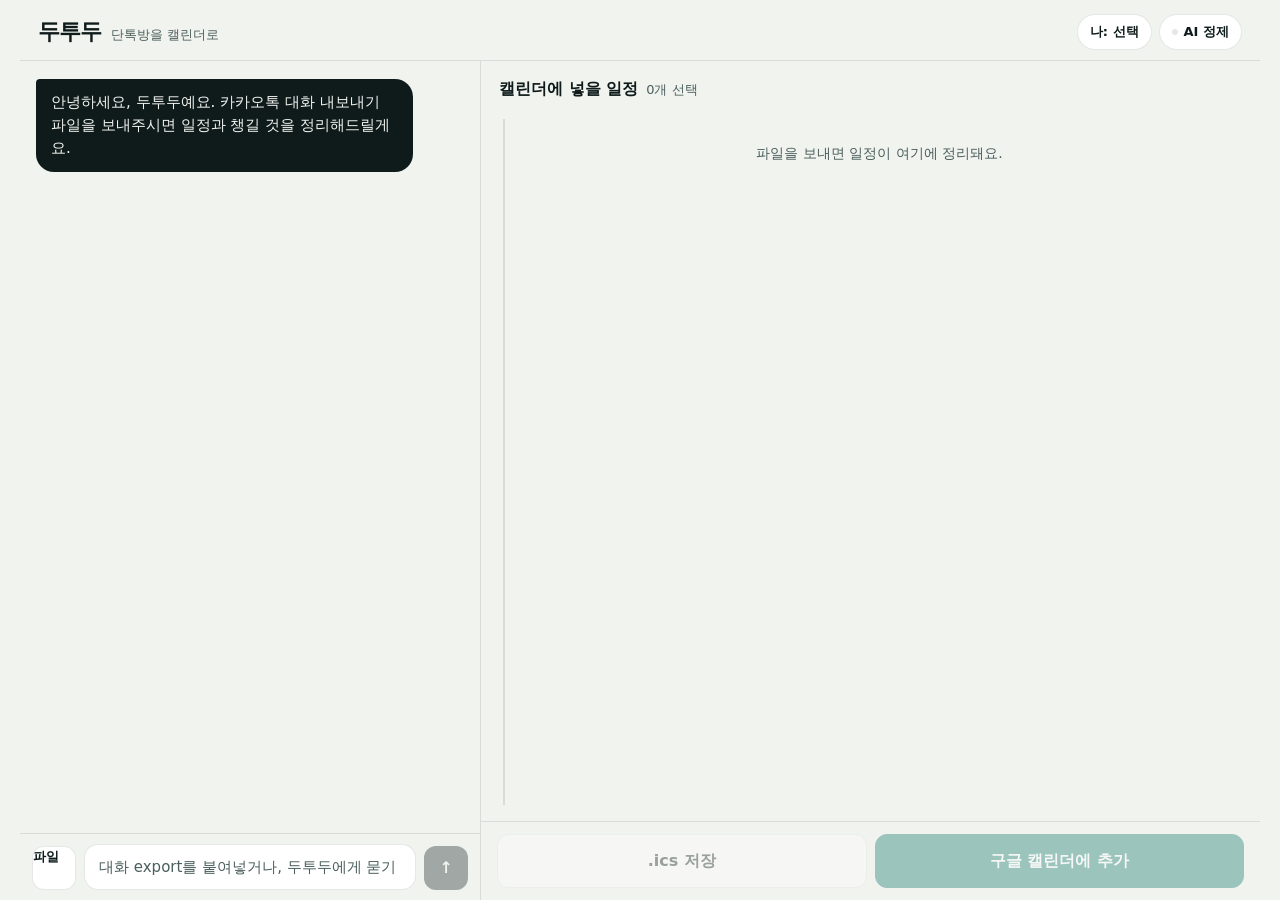
==== commit e31be062: "feat: add personal audience filter and identity selection" ====
--- a/index.html
+++ b/index.html
@@ -343,6 +343,20 @@
       clip: rect(0, 0, 0, 0);
       border: 0;
     }
+    .identity-chips { max-height: 150px; overflow-y: auto; }
+    .identity-form { display: flex; flex-wrap: wrap; gap: 8px; margin-top: 12px; }
+    .identity-form input { min-width: 0; width: 160px; padding: 8px; border: 1px solid var(--hair); border-radius: 8px; font: inherit; }
+    .layer-title { font-size: 16px; margin: 12px 0; }
+    .audience-layer + .audience-layer { border-top: 1px solid var(--hair); margin-top: 24px; padding-top: 12px; }
+    .board-evidence { grid-column: 1 / -1; min-width: 0; }
+    .board-checklist { font-size: 13px; padding-top: 8px; }
+    .item-evidence .q { white-space: pre-wrap; overflow-wrap: anywhere; max-height: 300px; overflow-y: auto; }
+    .my-name { font-weight: 700; }
+    .audience-evidence { margin-top: 12px; white-space: pre-wrap; }
+    #identityButton { display: inline-flex; max-width: 145px; overflow: hidden; text-overflow: ellipsis; white-space: nowrap; }
+    .identity-form .pill { display: inline-flex; }
+    .board.open { z-index: 60; }
+    @media (max-width: 440px) { .top { flex-wrap: wrap; gap: 8px; } .top-actions { flex-wrap: wrap; } }
   </style>
   <style id="phase2-ui">
     :root {
@@ -438,7 +452,8 @@
       box-shadow: 0 16px 40px rgba(14, 27, 26, .14);
     }
     .api-panel[hidden] { display: none; }
-    .api-panel label { display: block; font-size: 12px; color: var(--ink-2); margin-bottom: 5px; }
+    .api-panel label { display: block; font-size: 12px; color: var(--ink-2); margin: 10px 0 5px; }
+    .api-panel label:first-child { margin-top: 0; }
     .api-panel input {
       width: 100%;
       border: 1px solid var(--hair);
@@ -627,6 +642,13 @@
       color: var(--ink);
       font-size: 13.5px;
     }
+    .msg.bot a.cal-link {
+      display: inline-block;
+      margin-top: 8px;
+      color: inherit;
+      font-weight: 700;
+      text-underline-offset: 2px;
+    }
     .compose {
       display: flex;
       gap: 8px;
@@ -758,6 +780,7 @@
     <header class="top">
       <div class="wm">두투두<small>단톡방을 캘린더로</small></div>
       <div class="top-actions">
+        <button type="button" class="pill" id="identityButton" aria-expanded="false">나: 선택</button>
         <button type="button" class="ai-badge" id="aiBadge" aria-controls="apiPanel" aria-expanded="false">AI 정제</button>
         <button type="button" class="pill" id="openBoard" aria-controls="board" aria-expanded="false">일정 <b id="mobileEventCount">0</b></button>
       </div>
@@ -768,6 +791,8 @@
           <input id="rememberApiKey" type="checkbox" checked />
           이 브라우저에 기억
         </label>
+        <label for="googleClientIdInput">Google Client ID</label>
+        <input id="googleClientIdInput" type="text" autocomplete="off" spellcheck="false" placeholder="OAuth 웹 클라이언트 ID" />
       </div>
       <div class="app-status" id="status" role="status" aria-live="polite"></div>
     </header>
@@ -797,7 +822,7 @@
       <div class="bl" id="boardList"></div>
       <div class="ba">
         <button type="button" id="btnExport" disabled>.ics 저장</button>
-        <button type="button" class="go" disabled title="4단계에서 연결">구글 캘린더에 추가</button>
+        <button type="button" class="go" id="btnGoogle" disabled>구글 캘린더에 추가</button>
       </div>
     </aside>
   </div>
@@ -1826,7 +1851,9 @@
 
 })();
   </script>
+  <script src="https://accounts.google.com/gsi/client"></script>
   <script src="chat-assistant.js"></script>
+  <script src="google-calendar.js"></script>
   <script src="ui.js"></script>
 </body>
 </html>
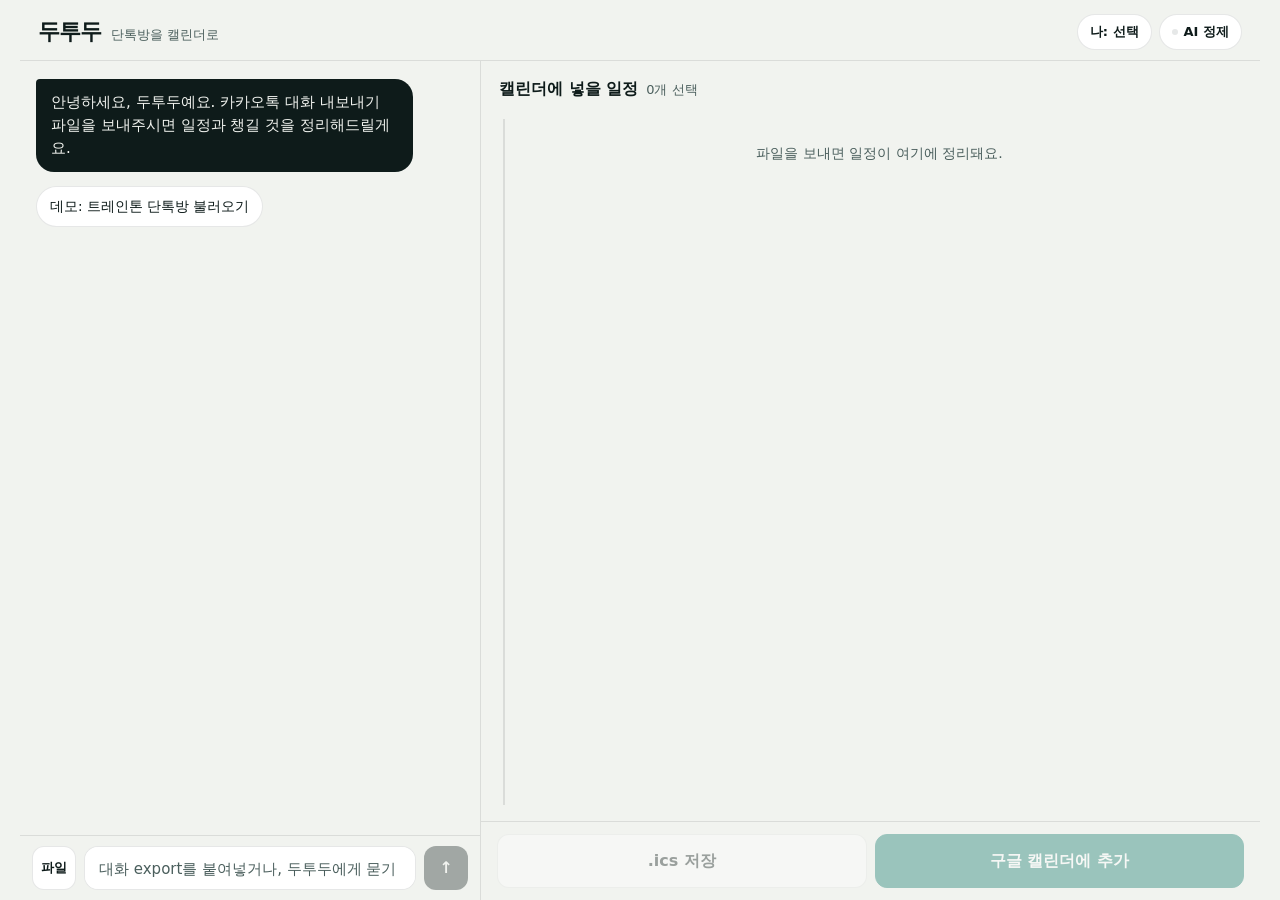
==== commit e5f79ee9: "feat: prepare demo loader and extraction loading feedback" ====
--- a/index.html
+++ b/index.html
@@ -664,11 +664,12 @@
       border-radius: 12px;
       font-weight: 700;
     }
-    .compose .att { position: relative; overflow: hidden; border: 1px solid var(--hair); background: var(--paper); font-size: 13px; }
+    .compose .att { display: flex; align-items: center; justify-content: center; position: relative; overflow: hidden; border: 1px solid var(--hair); background: var(--paper); font-size: 13px; }
     .compose .att input { position: absolute; inset: 0; opacity: 0; cursor: pointer; }
     .compose .in {
+      height: 44px;
       min-height: 44px;
-      max-height: 100px;
+      max-height: 44px;
       flex: 1;
       resize: none;
       border: 1px solid var(--hair);
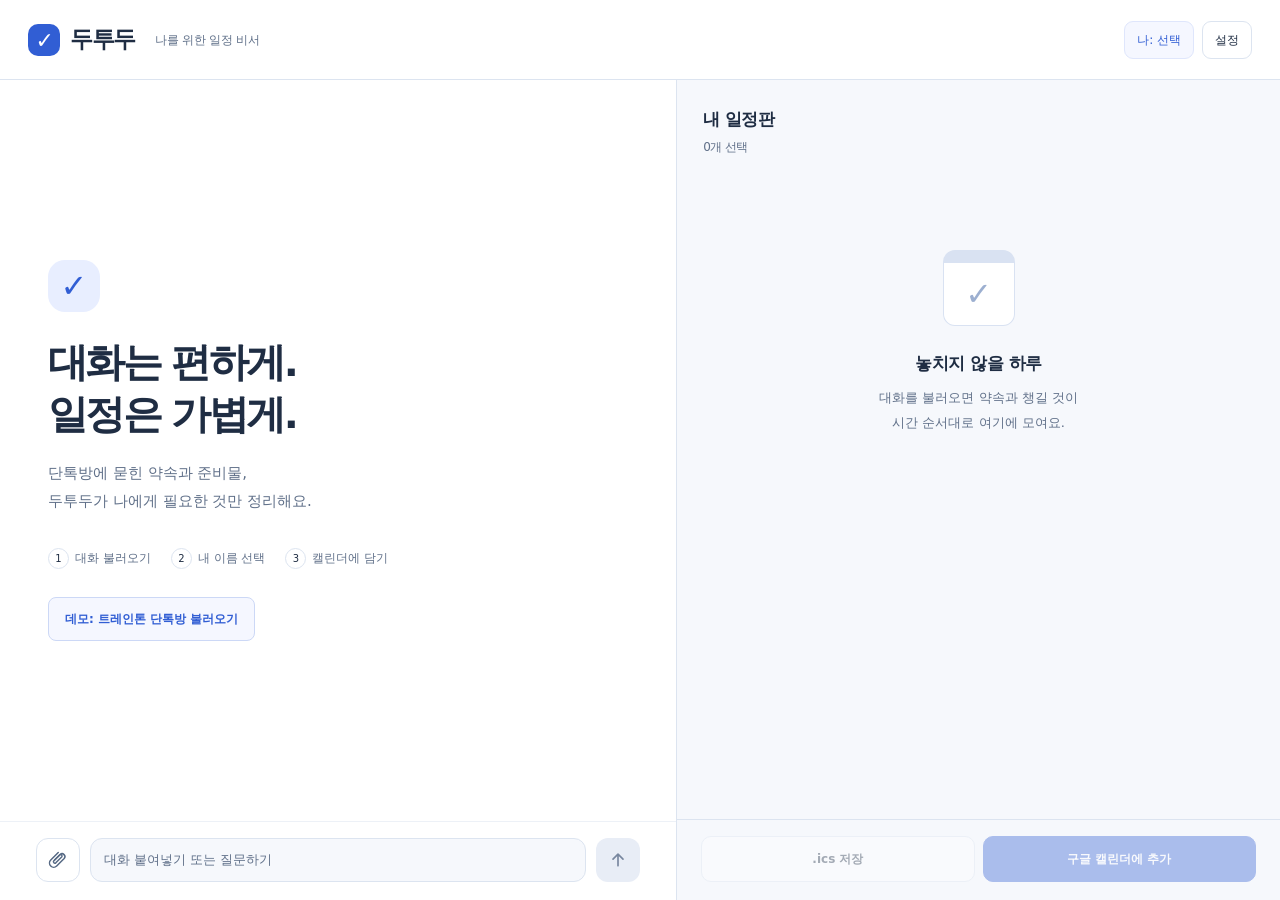
==== commit 9ff07d21: "feat: provide built-in Gemini and refresh assistant UI" ====
--- a/index.html
+++ b/index.html
@@ -3,7 +3,7 @@
 <head>
   <meta charset="UTF-8" />
   <meta name="viewport" content="width=device-width, initial-scale=1, viewport-fit=cover" />
-  <meta name="color-scheme" content="light dark" />
+  <meta name="color-scheme" content="light" />
   <meta name="theme-color" content="#0f1720" media="(prefers-color-scheme: dark)" />
   <meta name="theme-color" content="#e8f0f4" media="(prefers-color-scheme: light)" />
   <title>두투두 — 카카오톡 → 일정</title>
@@ -775,23 +775,28 @@
       .board .close { display: none; }
     }
   </style>
+  <link rel="stylesheet" href="app.css" />
 </head>
 <body>
   <div class="shell">
     <header class="top">
-      <div class="wm">두투두<small>단톡방을 캘린더로</small></div>
+      <div class="wm"><span class="brand-symbol" aria-hidden="true">✓</span>두투두<small>나를 위한 일정 비서</small></div>
       <div class="top-actions">
         <button type="button" class="pill" id="identityButton" aria-expanded="false">나: 선택</button>
-        <button type="button" class="ai-badge" id="aiBadge" aria-controls="apiPanel" aria-expanded="false">AI 정제</button>
+        <button type="button" class="ai-badge" id="aiBadge" aria-controls="apiPanel" aria-expanded="false">설정</button>
         <button type="button" class="pill" id="openBoard" aria-controls="board" aria-expanded="false">일정 <b id="mobileEventCount">0</b></button>
       </div>
       <div class="api-panel" id="apiPanel" hidden>
+        <h3>연결 설정</h3>
+        <p>AI 비서는 별도 설정 없이 사용할 수 있어요.</p>
+        <details class="personal-api"><summary>개인 API 키 사용 (선택)</summary>
         <label for="apiKeyInput">Gemini API 키</label>
-        <input id="apiKeyInput" type="password" autocomplete="off" placeholder="API 키 입력" />
+        <input id="apiKeyInput" type="password" autocomplete="off" placeholder="개인 키를 사용할 때만 입력" />
         <label class="remember">
           <input id="rememberApiKey" type="checkbox" checked />
           이 브라우저에 기억
         </label>
+        </details>
         <label for="googleClientIdInput">Google Client ID</label>
         <input id="googleClientIdInput" type="text" autocomplete="off" spellcheck="false" placeholder="OAuth 웹 클라이언트 ID" />
       </div>
@@ -801,8 +806,8 @@
     <main class="chat" id="chat" aria-live="polite"></main>
 
     <form class="compose" id="composer">
-      <label class="att">
-        파일
+      <label class="att" title="대화 파일 첨부">
+        <svg width="20" height="20" viewBox="0 0 24 24" fill="none" stroke="currentColor" stroke-width="1.8" stroke-linecap="round" stroke-linejoin="round" aria-hidden="true"><path d="m8 12 6.6-6.6a3.4 3.4 0 0 1 4.8 4.8l-9 9a5 5 0 0 1-7.1-7.1l9-9"/><path d="m7 13 7-7a1.7 1.7 0 0 1 2.4 2.4l-7 7a1.7 1.7 0 0 1-2.4-2.4Z"/></svg>
         <input id="fileInput" type="file" accept=".txt,text/plain" aria-label="카카오톡 대화 파일 첨부" />
       </label>
       <textarea
@@ -810,14 +815,14 @@
         id="composerInput"
         rows="1"
         aria-label="두투두에게 메시지 입력"
-        placeholder="대화 export를 붙여넣거나, 두투두에게 묻기"
+        placeholder="대화 붙여넣기 또는 질문하기"
       ></textarea>
-      <button type="submit" class="send" id="sendButton" aria-label="전송" disabled>↑</button>
+      <button type="submit" class="send" id="sendButton" aria-label="전송" disabled><svg width="20" height="20" viewBox="0 0 24 24" fill="none" stroke="currentColor" stroke-width="2" stroke-linecap="round" stroke-linejoin="round" aria-hidden="true"><path d="M12 19V5m-6 6 6-6 6 6"/></svg></button>
     </form>
 
     <aside class="board" id="board" role="dialog" aria-modal="false" aria-labelledby="boardTitle">
       <div class="bh">
-        <h2 id="boardTitle">캘린더에 넣을 일정<small id="selectedCount">0개 선택</small></h2>
+        <h2 id="boardTitle">내 일정판<small id="selectedCount">0개 선택</small></h2>
         <button type="button" class="close" id="closeBoard">닫기</button>
       </div>
       <div class="bl" id="boardList"></div>
--- a/app.css
+++ b/app.css
@@ -0,0 +1,119 @@
+/* DoToDo: a quiet conversation workspace beside a personal day planner. */
+:root {
+  --bg: #F6F8FC;
+  --paper: #FFFFFF;
+  --ink: #1F2D43;
+  --ink-2: #607089;
+  --hair: #DCE4F0;
+  --bot: #F0F4FB;
+  --bot-ink: #1F2D43;
+  --teal: #315ED4;
+  --teal-soft: #E8EEFF;
+  --coral: #A54920;
+  --coral-soft: #FFF0E8;
+  --chat-q: #E8EEF8;
+}
+html { color-scheme: light; }
+body { background: var(--bg); }
+.shell { max-width: 1360px; background: white; }
+.top { min-height: 80px; padding: 18px 28px; background: white; }
+.wm { display: flex; align-items: center; gap: 10px; font-size: 23px; font-weight: 800; letter-spacing: -.06em; }
+.wm small { margin-left: 10px; color: var(--ink-2); font-size: 12px; font-weight: 400; letter-spacing: -.02em; }
+.brand-symbol { display: inline-grid; place-items: center; width: 32px; height: 32px; border-radius: 10px; background: var(--teal); color: white; font-size: 22px; }
+.top-actions { gap: 8px; }
+.pill, .ai-badge { min-height: 38px; padding: 7px 12px; border-radius: 9px; font-size: 12px; font-weight: 500; }
+.ai-badge::before { display: none; }
+#identityButton { display: inline-flex; align-items: center; color: var(--teal); background: #F5F7FF; border-color: #DFE6FC; }
+.chat { min-height: 0; padding: 28px 30px; gap: 18px; scroll-behavior: auto; }
+.chat.is-empty { justify-content: center; padding-bottom: 48px; }
+.welcome { max-width: 540px; margin: 0; }
+.welcome-symbol { color: var(--teal); width: 52px; height: 52px; display: grid; place-items: center; background: var(--teal-soft); border-radius: 17px; font-size: 32px; margin-bottom: 25px; }
+.welcome h1 { margin: 0 0 18px; font-size: clamp(32px, 3.1vw, 44px); line-height: 1.3; font-weight: 700; letter-spacing: -.065em; white-space: pre-line; }
+.welcome p { margin: 0; color: var(--ink-2); font-size: 15px; line-height: 1.9; white-space: pre-line; }
+.welcome-steps { display: flex; gap: 20px; margin: 32px 0 10px; padding: 0; list-style: none; counter-reset: steps; color: var(--ink-2); font-size: 12px; }
+.welcome-steps li { display: flex; align-items: center; gap: 6px; counter-increment: steps; }
+.welcome-steps li::before { content: counter(steps); display: grid; place-items: center; width: 19px; height: 19px; border: 1px solid var(--hair); border-radius: 50%; font-size: 10px; color: var(--ink); }
+.demo-launch button { border: 1px solid #CCD8F6; background: #F5F7FF; border-radius: 10px; color: var(--teal); padding: 12px 16px; font-size: 13px; font-weight: 600; }
+.demo-launch button:hover { background: var(--teal-soft); }
+.msg { max-width: 94%; line-height: 1.7; font-size: 14px; overflow-wrap: anywhere; }
+.msg.bot { border-radius: 3px 16px 16px; padding: 14px 17px; }
+.msg.me { background: var(--teal); color: white; border: none; border-radius: 16px 3px 16px 16px; }
+.msg.me.file { background: #F9FAFC; color: var(--ink); border: 1px solid var(--hair); }
+.msg.loading { gap: 7px; }
+.msg.loading i { background: var(--teal); flex-shrink: 0; }
+.file .ico { width: 32px; height: 38px; border-radius: 6px; }
+.list li { border-color: var(--hair); font-size: 13px; }
+.list li .chg { color: var(--coral); }
+.src { background: #E3EAF6; color: #31558A; cursor: pointer; }
+.q { border-radius: 8px; }
+.q mark { background: #FFF0AF; }
+.chips button { border-radius: 8px; font-size: 12px; }
+.chips button[aria-pressed="true"] { color: var(--teal); border-color: var(--teal); background: var(--teal-soft); }
+.identity-form input { background: white; color: var(--ink); height: 40px; }
+.identity-picker p { margin: 0 0 12px; }
+.compose { align-items: center; padding: 16px 22px calc(18px + env(safe-area-inset-bottom)); background: white; gap: 10px; border-top: 1px solid #EDF1F7; }
+.compose .att, .compose .send { display: grid; place-items: center; width: 44px; height: 44px; padding: 0; margin: 0; flex: 0 0 44px; border-radius: 12px; }
+.compose .att { border: 1px solid var(--hair); background: white; color: #566984; }
+.compose .att:hover, .compose .att:focus-within { color: var(--teal); background: var(--teal-soft); border-color: var(--teal); }
+.compose .att input { width: 100%; height: 100%; font-size: 0; margin: 0; padding: 0; }
+.compose svg { display: block; width: 20px; height: 20px; pointer-events: none; }
+.compose .in { min-width: 0; height: 44px; min-height: 44px; max-height: 44px; padding: 11px 13px; border-radius: 12px; background: #F6F8FC; font-size: 13px; line-height: 20px; }
+.compose .send { background: var(--teal); color: white; }
+.compose .send:disabled { background: #E8EDF6; color: #78879F; opacity: 1; }
+.board { background: var(--bg); }
+.board .bh { align-items: center; padding: 27px 26px 24px; }
+.board .bh h2 { font-size: 17px; letter-spacing: -.035em; }
+.board .bh h2 small { display: block; margin: 5px 0 0; font-size: 12px; font-weight: 400; }
+.board .bl { padding: 0 24px 24px; }
+.board .bl::before, .board .ev::before, .board .todo::before { display: none; }
+.board .ev { grid-template-columns: 20px 40px minmax(0,1fr) auto; padding: 16px 12px; gap: 10px; border: 1px solid #E3E9F2; border-radius: 12px; margin-bottom: 8px; }
+.ev .d .n { font-size: 26px; font-weight: 650; }
+.ev h4 { font-size: 14px; }
+.ev .sub { font-size: 12px; }
+.ev.flag { border-left: 3px solid var(--coral); }
+.ev .conf { gap: 2px; }
+.ev .conf i { width: 4px; height: 4px; }
+.sec { padding: 0; margin: 18px 0 10px; font-weight: 500; background: transparent; }
+.layer-title { font-size: 13px; color: var(--teal); font-weight: 650; margin: 4px 0 12px; }
+.audience-layer + .audience-layer { padding-top: 20px; margin-top: 24px; }
+.audience-layer + .audience-layer .layer-title { color: var(--ink-2); }
+.board-checklist { border-top: 1px solid #EDF1F7; margin-top: 10px; line-height: 1.6; font-size: 12px; }
+.item-evidence { margin-top: 6px; }
+.item-evidence summary { display: inline-block; padding: 3px 8px; border-radius: 5px; font-size: 11px; }
+.board-welcome { padding: 70px 12px 30px; }
+.empty-calendar { display: grid; place-items: center; width: 72px; height: 76px; border-radius: 12px; border: 1px solid #D9E2F2; border-top: 13px solid #D9E2F2; margin: 0 auto 25px; background: white; color: #9CAFD0; font-size: 32px; }
+.board-welcome h3 { margin: 0 0 10px; font-size: 17px; font-weight: 600; color: var(--ink); letter-spacing: -.03em; }
+.board-welcome p { margin: 0; font-size: 13px; line-height: 1.9; white-space: pre-line; }
+.board .ba { padding: 16px 24px calc(18px + env(safe-area-inset-bottom)); background: var(--bg); }
+.board .ba button { font-size: 12px; padding: 13px 10px; border-radius: 10px; }
+.app-status { position: absolute; top: calc(100% + 6px); bottom: auto; right: 24px; max-width: calc(100vw - 48px); border-radius: 8px; box-shadow: none; font-size: 11px; }
+.api-panel { z-index: 65; padding: 20px; border-radius: 12px; }
+.api-panel h3 { font-size: 15px; margin: 0 0 6px; }
+.api-panel p { font-size: 12px; color: var(--ink-2); margin: 0 0 18px; }
+.personal-api summary { cursor: pointer; font-size: 12px; color: var(--ink-2); }
+@media (min-width: 900px) {
+  .shell { grid-template-columns: minmax(0, 1.12fr) minmax(0, 1fr); }
+  .chat { padding: 34px 48px; }
+  .chat.is-empty { padding: 50px 48px; }
+  .compose { padding-left: 36px; padding-right: 36px; }
+  .board { min-height: 0; }
+}
+@media (max-width: 600px) {
+  .top { min-height: 70px; padding: 14px 16px; gap: 12px; flex-wrap: wrap; }
+  .wm { font-size: 21px; }
+  .wm small { display: none; }
+  .top-actions { gap: 5px; }
+  .pill, .ai-badge { font-size: 11px; padding: 6px 8px; min-height: 34px; }
+  #identityButton { max-width: 95px; }
+  .chat { padding: 24px 20px; }
+  .chat.is-empty { justify-content: flex-start; padding-top: 45px; }
+  .welcome h1 { font-size: 36px; }
+  .welcome-steps { gap: 11px; font-size: 11px; margin-top: 24px; }
+  .compose { gap: 8px; padding: 12px 12px calc(12px + env(safe-area-inset-bottom)); }
+  .board .bh { padding: 22px 20px; }
+  .board .bl { padding: 0 16px 20px; }
+  .app-status { right: 16px; max-width: calc(100vw - 32px); }
+}
+@media (prefers-reduced-motion: reduce) {
+  *, *::before, *::after { animation: none !important; scroll-behavior: auto !important; transition: none !important; }
+}
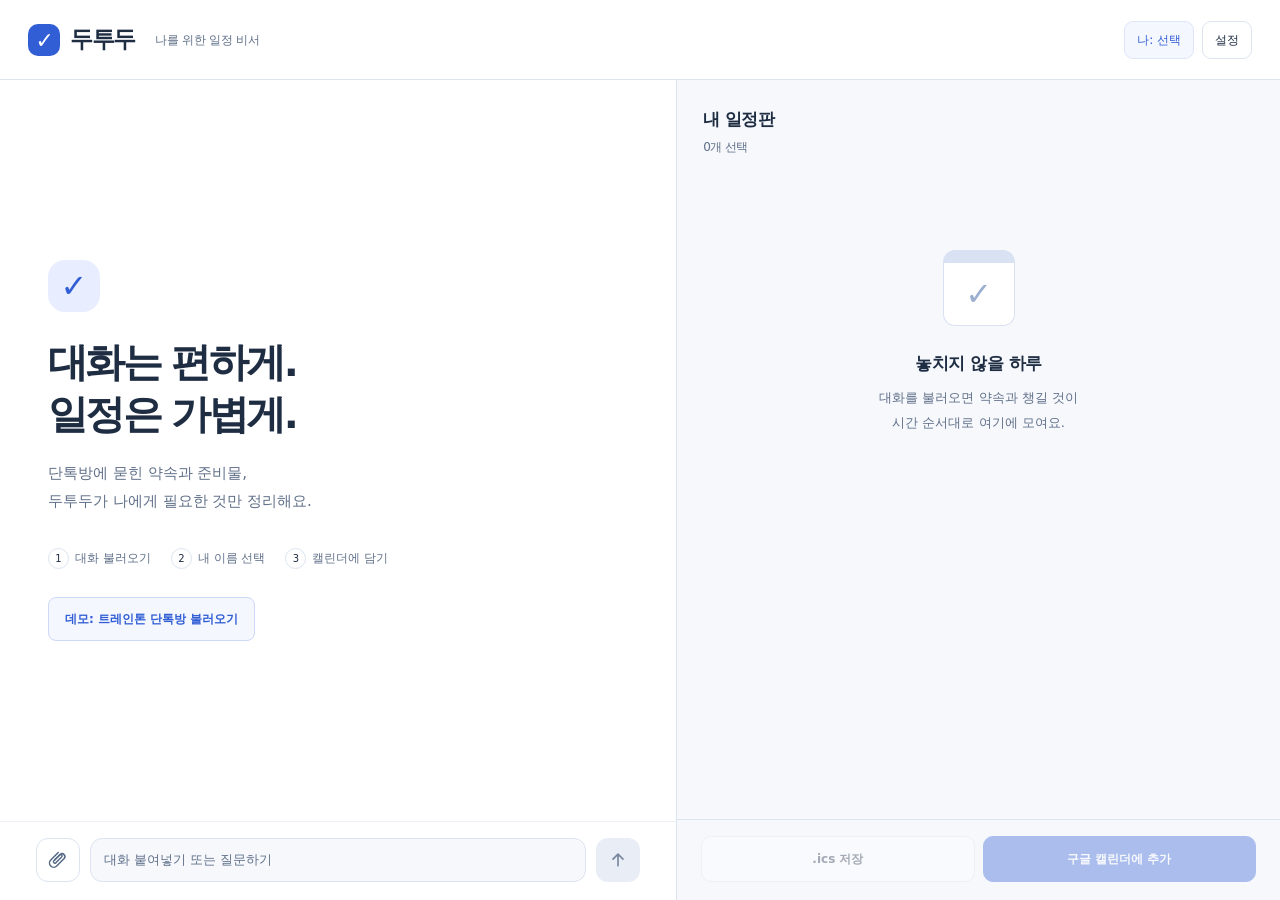
==== commit 44da0ac0: "feat: use service Google OAuth and register without file fallback" ====
--- a/index.html
+++ b/index.html
@@ -797,8 +797,7 @@
           이 브라우저에 기억
         </label>
         </details>
-        <label for="googleClientIdInput">Google Client ID</label>
-        <input id="googleClientIdInput" type="text" autocomplete="off" spellcheck="false" placeholder="OAuth 웹 클라이언트 ID" />
+        <p>캘린더에 추가할 때 Google 계정을 연결해 주세요.</p>
       </div>
       <div class="app-status" id="status" role="status" aria-live="polite"></div>
     </header>
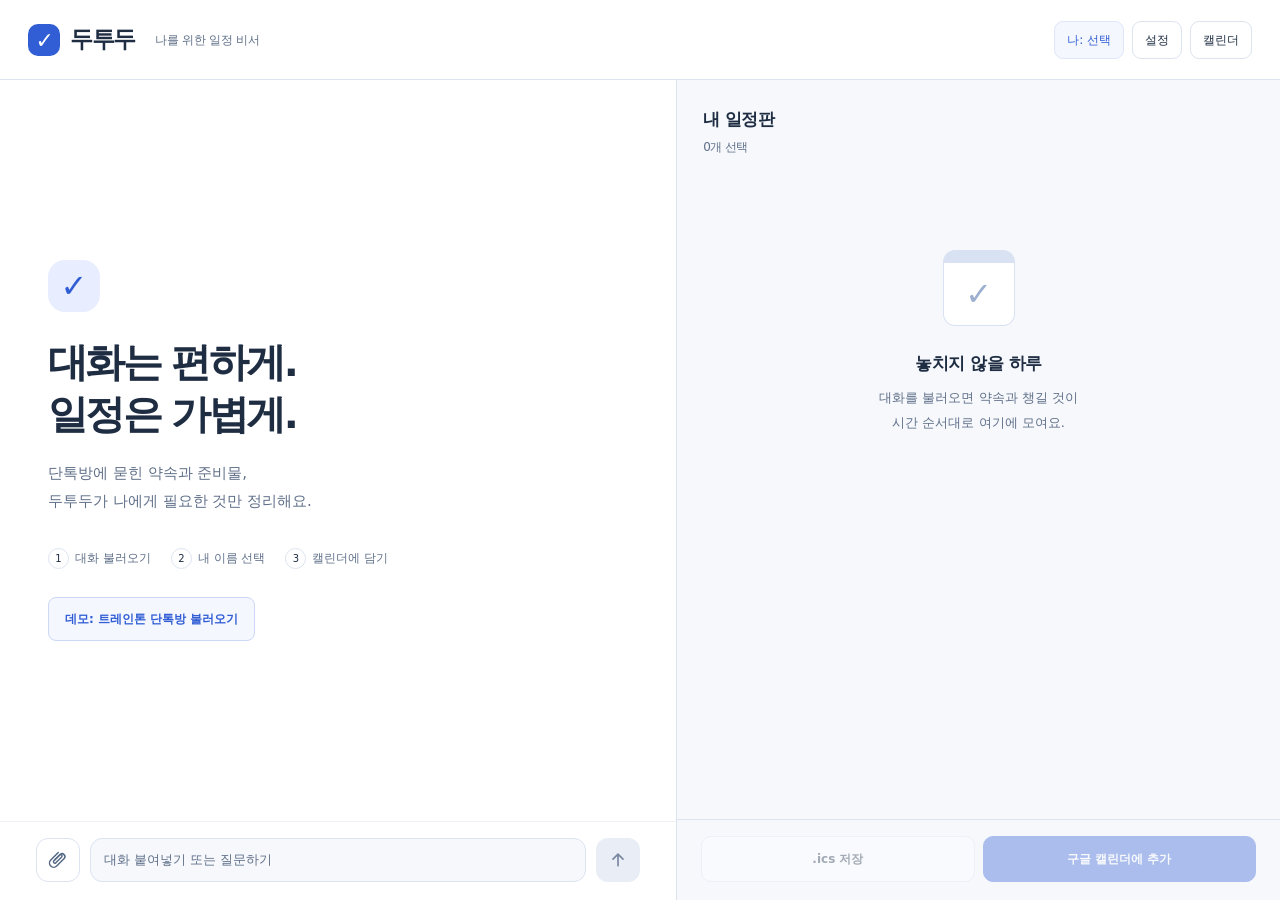
==== commit 26cec9b8: "feat: manage Google Calendar events inside the app" ====
--- a/index.html
+++ b/index.html
@@ -784,6 +784,7 @@
       <div class="top-actions">
         <button type="button" class="pill" id="identityButton" aria-expanded="false">나: 선택</button>
         <button type="button" class="ai-badge" id="aiBadge" aria-controls="apiPanel" aria-expanded="false">설정</button>
+        <button type="button" class="pill" id="openCalendar">캘린더</button>
         <button type="button" class="pill" id="openBoard" aria-controls="board" aria-expanded="false">일정 <b id="mobileEventCount">0</b></button>
       </div>
       <div class="api-panel" id="apiPanel" hidden>
@@ -1859,6 +1860,7 @@
   <script src="https://accounts.google.com/gsi/client"></script>
   <script src="chat-assistant.js"></script>
   <script src="google-calendar.js"></script>
+  <script src="calendar-manager.js"></script>
   <script src="ui.js"></script>
 </body>
 </html>
--- a/app.css
+++ b/app.css
@@ -1,4 +1,49 @@
 /* DoToDo: a quiet conversation workspace beside a personal day planner. */
+#openCalendar { display: inline-flex; align-items: center; }
+.calendar-manager { box-sizing: border-box; width: min(1040px, calc(100vw - 32px)); max-height: 90dvh; padding: 28px; border: 1px solid #DCE4F0; border-radius: 22px; color: #1F2D43; background: #fff; box-shadow: 0 24px 90px #14284430; }
+.calendar-manager::backdrop { background: #17264070; }
+.calendar-manager button, .calendar-manager input { font: inherit; box-sizing: border-box; }
+.calendar-manager button { min-height: 44px; border: 1px solid #DCE4F0; border-radius: 10px; background: #fff; color: #1F2D43; padding: 9px 13px; cursor: pointer; }
+.calendar-manager button:disabled { opacity: .5; cursor: wait; }
+.calendar-manager button:focus-visible, .calendar-manager input:focus-visible { outline: 3px solid #315ED4; outline-offset: 2px; }
+.calendar-manager .cm-primary { background: #315ED4; border-color: #315ED4; color: white; }
+.cm-header, .cm-toolbar, .cm-form-actions { display: flex; align-items: center; gap: 10px; flex-wrap: wrap; }
+.cm-header { justify-content: space-between; }
+.cm-header h2 { margin: 0; font-size: 26px; letter-spacing: -.05em; }
+.cm-note, .cm-status { color: #607089; font-size: 13px; line-height: 1.7; }
+.cm-status { min-height: 24px; margin: 16px 0; }
+.cm-toolbar { margin-top: 20px; }
+.cm-toolbar strong { min-width: 104px; text-align: center; }
+.cm-layout { display: grid; grid-template-columns: 1.25fr 1fr; gap: 28px; align-items: start; }
+.cm-grid { display: grid; grid-template-columns: repeat(7, minmax(0,1fr)); gap: 5px; }
+.cm-weekday { text-align: center; padding: 12px 0; color: #607089; font-size: 12px; }
+.calendar-manager .cm-day { min-height: 66px; padding: 8px 2px; border-color: transparent; display: flex; flex-direction: column; align-items: center; gap: 6px; }
+.cm-day small { font-size: 10px; color: #315ED4; }
+.calendar-manager .cm-day[aria-current=date] { text-decoration: underline; text-underline-offset: 4px; }
+.calendar-manager .cm-day[aria-pressed=true] { background: #E8EEFF; border-color: #315ED4; }
+.cm-agenda { border-left: 1px solid #DCE4F0; padding-left: 24px; min-width: 0; }
+.cm-agenda h3 { margin: 10px 0 16px; font-size: 19px; }
+.cm-agenda p, .cm-editor p { color: #607089; font-size: 13px; line-height: 1.7; }
+.calendar-manager .cm-event { display: flex; flex-direction: column; align-items: flex-start; text-align: left; gap: 7px; width: 100%; margin-top: 12px; padding: 16px; overflow-wrap: anywhere; }
+.cm-event small { color: #315ED4; font-size: 12px; }
+.cm-event strong { font-size: 15px; }
+.cm-event span { color: #607089; font-size: 12px; }
+.cm-editor:empty { display: none; }
+.cm-editor { margin-top: 24px; border-top: 1px solid #DCE4F0; padding-top: 12px; }
+.cm-editor label { display: flex; flex-direction: column; gap: 7px; margin: 14px 0; font-size: 13px; }
+.cm-editor input { min-height: 44px; min-width: 0; width: 100%; padding: 10px 12px; color: #1F2D43; border: 1px solid #DCE4F0; border-radius: 9px; background: white; }
+.cm-editor input[type=checkbox] { width: 20px; height: 20px; min-height: 20px; }
+.calendar-manager .cm-danger { color: #A54920; margin-left: auto; }
+@media (max-width: 700px) {
+  .calendar-manager { padding: 18px; width: calc(100vw - 16px); max-height: 94dvh; }
+  .cm-layout { grid-template-columns: 1fr; gap: 16px; }
+  .cm-agenda { border-left: 0; border-top: 1px solid #DCE4F0; padding: 12px 0 0; }
+  .calendar-manager .cm-day { min-height: 52px; }
+  .cm-toolbar { gap: 6px; }
+  .cm-toolbar button { padding: 8px; font-size: 12px; }
+  .cm-toolbar strong { min-width: 90px; font-size: 14px; }
+  .top-actions { flex-wrap: wrap; }
+}
 :root {
   --bg: #F6F8FC;
   --paper: #FFFFFF;
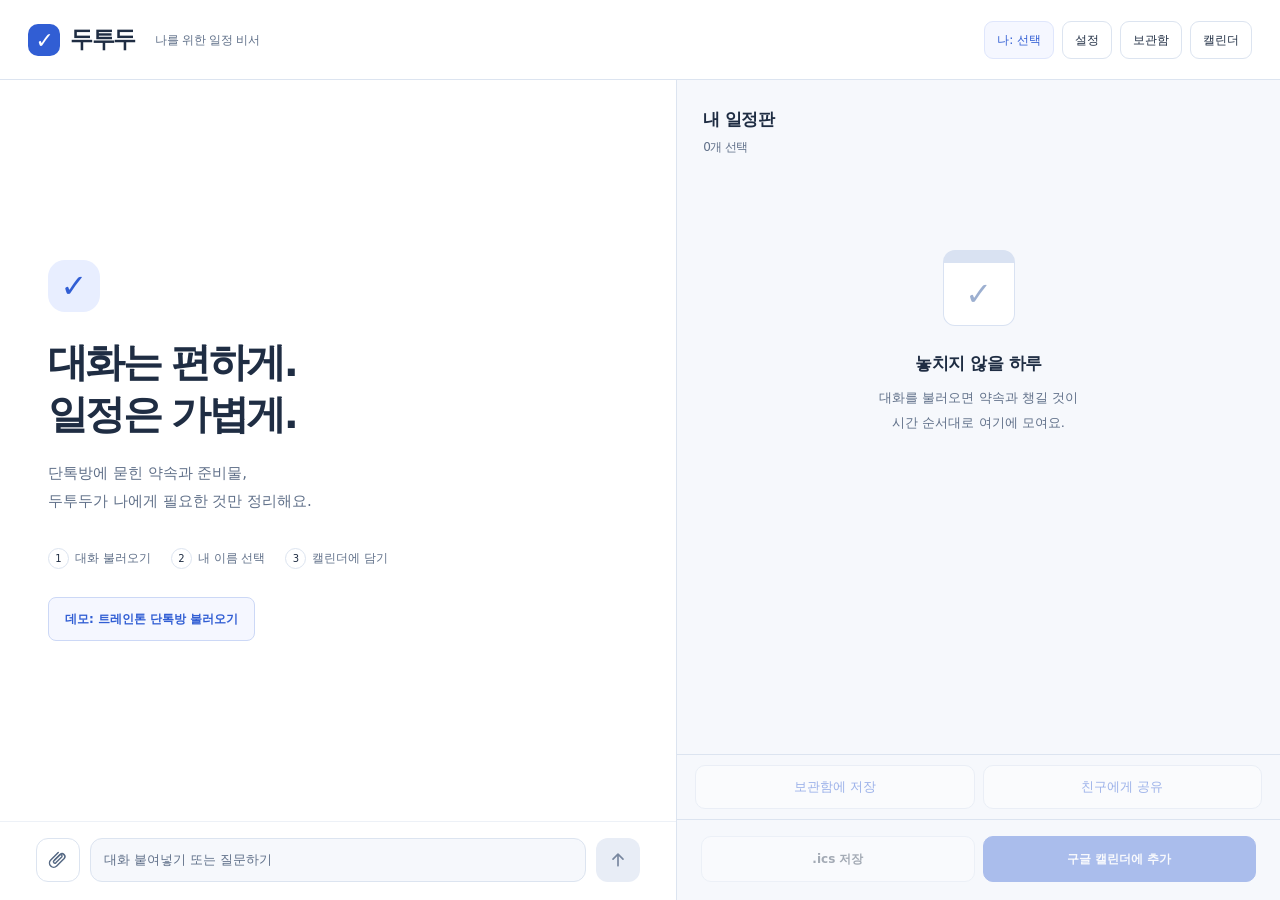
==== commit faa9d566: "feat: add personal library and revocable schedule sharing" ====
--- a/index.html
+++ b/index.html
@@ -776,6 +776,7 @@
     }
   </style>
   <link rel="stylesheet" href="app.css" />
+  <link rel="stylesheet" href="cloud.css" />
 </head>
 <body>
   <div class="shell">
@@ -784,6 +785,7 @@
       <div class="top-actions">
         <button type="button" class="pill" id="identityButton" aria-expanded="false">나: 선택</button>
         <button type="button" class="ai-badge" id="aiBadge" aria-controls="apiPanel" aria-expanded="false">설정</button>
+        <button type="button" class="pill" id="openLibrary">보관함</button>
         <button type="button" class="pill" id="openCalendar">캘린더</button>
         <button type="button" class="pill" id="openBoard" aria-controls="board" aria-expanded="false">일정 <b id="mobileEventCount">0</b></button>
       </div>
@@ -826,6 +828,10 @@
         <button type="button" class="close" id="closeBoard">닫기</button>
       </div>
       <div class="bl" id="boardList"></div>
+      <div class="cloud-actions">
+        <button type="button" id="btnSaveCloud" disabled>보관함에 저장</button>
+        <button type="button" id="btnShare" disabled>친구에게 공유</button>
+      </div>
       <div class="ba">
         <button type="button" id="btnExport" disabled>.ics 저장</button>
         <button type="button" class="go" id="btnGoogle" disabled>구글 캘린더에 추가</button>
@@ -1861,6 +1867,8 @@
   <script src="chat-assistant.js"></script>
   <script src="google-calendar.js"></script>
   <script src="calendar-manager.js"></script>
+  <script src="snapshot.js"></script>
+  <script src="cloud-client.js"></script>
   <script src="ui.js"></script>
 </body>
 </html>
--- a/cloud.css
+++ b/cloud.css
@@ -0,0 +1,28 @@
+.cloud-panel { box-sizing:border-box; width:min(680px,calc(100vw - 24px)); max-height:90dvh; padding:28px; border:1px solid #DCE4F0; border-radius:22px; color:#1F2D43; background:white; box-shadow:0 24px 90px #14284430; }
+.cloud-panel::backdrop { background:#17264070; }
+.cloud-panel header,.cloud-panel nav { display:flex; justify-content:space-between; align-items:center; flex-wrap:wrap; gap:10px; }
+.cloud-panel h2 { margin:0 0 12px; font-size:24px; letter-spacing:-.05em; }
+.cloud-panel nav { justify-content:flex-start; margin:16px 0; }
+.cloud-panel button,.share-card button { box-sizing:border-box; min-height:44px; padding:10px 14px; border:1px solid #DCE4F0; border-radius:10px; color:#1F2D43; background:white; font:inherit; cursor:pointer; margin:5px 8px 5px 0; }
+.cloud-panel .cloud-primary,.share-card .cloud-primary { background:#315ED4; color:white; border-color:#315ED4; }
+.cloud-panel label { display:flex; flex-direction:column; gap:7px; margin:14px 0; font-size:14px; }
+.cloud-panel input { box-sizing:border-box; min-height:44px; width:100%; padding:10px 12px; border:1px solid #DCE4F0; border-radius:9px; color:#1F2D43; background:white; font:inherit; }
+.cloud-panel input[type=checkbox] { min-height:20px; width:20px; height:20px; flex-shrink:0; accent-color:#315ED4; }
+.cloud-event label { flex-direction:row; align-items:center; }
+.cloud-panel p,.share-card p { color:#607089; line-height:1.8; font-size:14px; overflow-wrap:anywhere; }
+.cloud-status { min-height:26px; }
+.cloud-event { padding:18px 0; border-top:1px solid #DCE4F0; overflow-wrap:anywhere; }
+.cloud-event h3 { margin:0 0 8px; font-size:18px; }
+.cloud-event p { margin:5px 0; }
+.cloud-panel :focus-visible,.share-card :focus-visible { outline:3px solid #315ED4; outline-offset:2px; }
+.cloud-panel button:disabled,.share-card button:disabled { opacity:.5; cursor:wait; }
+#openLibrary { display:inline-flex; align-items:center; }
+.cloud-actions { display:flex; gap:8px; padding:10px 18px; border-top:1px solid #DCE4F0; }
+.cloud-actions button { flex:1; min-height:44px; border:1px solid #DCE4F0; border-radius:10px; background:white; color:#315ED4; font:inherit; font-size:13px; cursor:pointer; }
+.cloud-actions button:disabled { opacity:.45; cursor:default; }
+.share-page { margin:0; background:#F6F8FC; color:#1F2D43; font-family:system-ui,-apple-system,'Segoe UI',sans-serif; }
+.share-card { box-sizing:border-box; max-width:720px; margin:48px auto; padding:36px; background:white; border:1px solid #DCE4F0; border-radius:22px; }
+.share-brand { color:#315ED4; text-decoration:none; font-size:21px; font-weight:700; }
+.share-card h1 { font-size:30px; letter-spacing:-.05em; overflow-wrap:anywhere; margin-top:28px; }
+.share-card .share-note { font-size:12px; }
+@media(max-width:600px){.cloud-panel{padding:20px;} .share-card{margin:12px;padding:24px;} .top-actions{flex-wrap:wrap;} }
